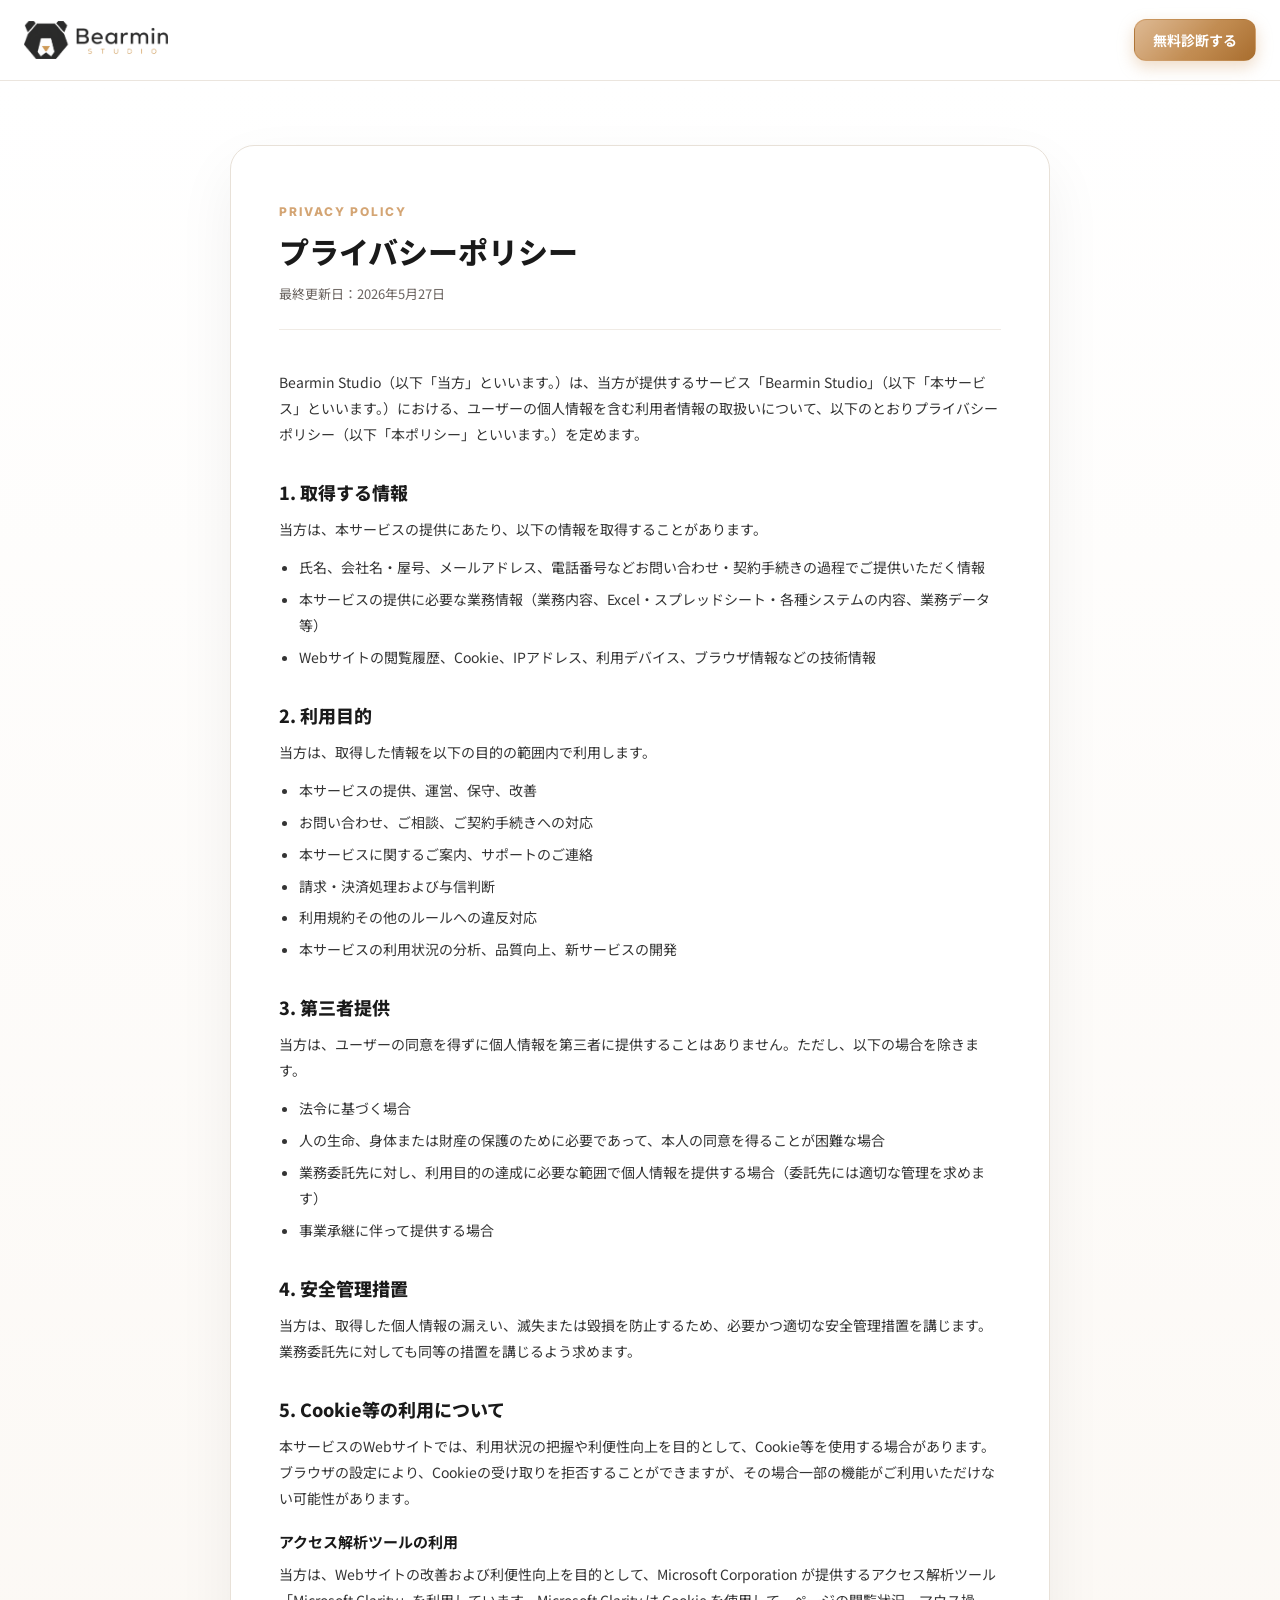
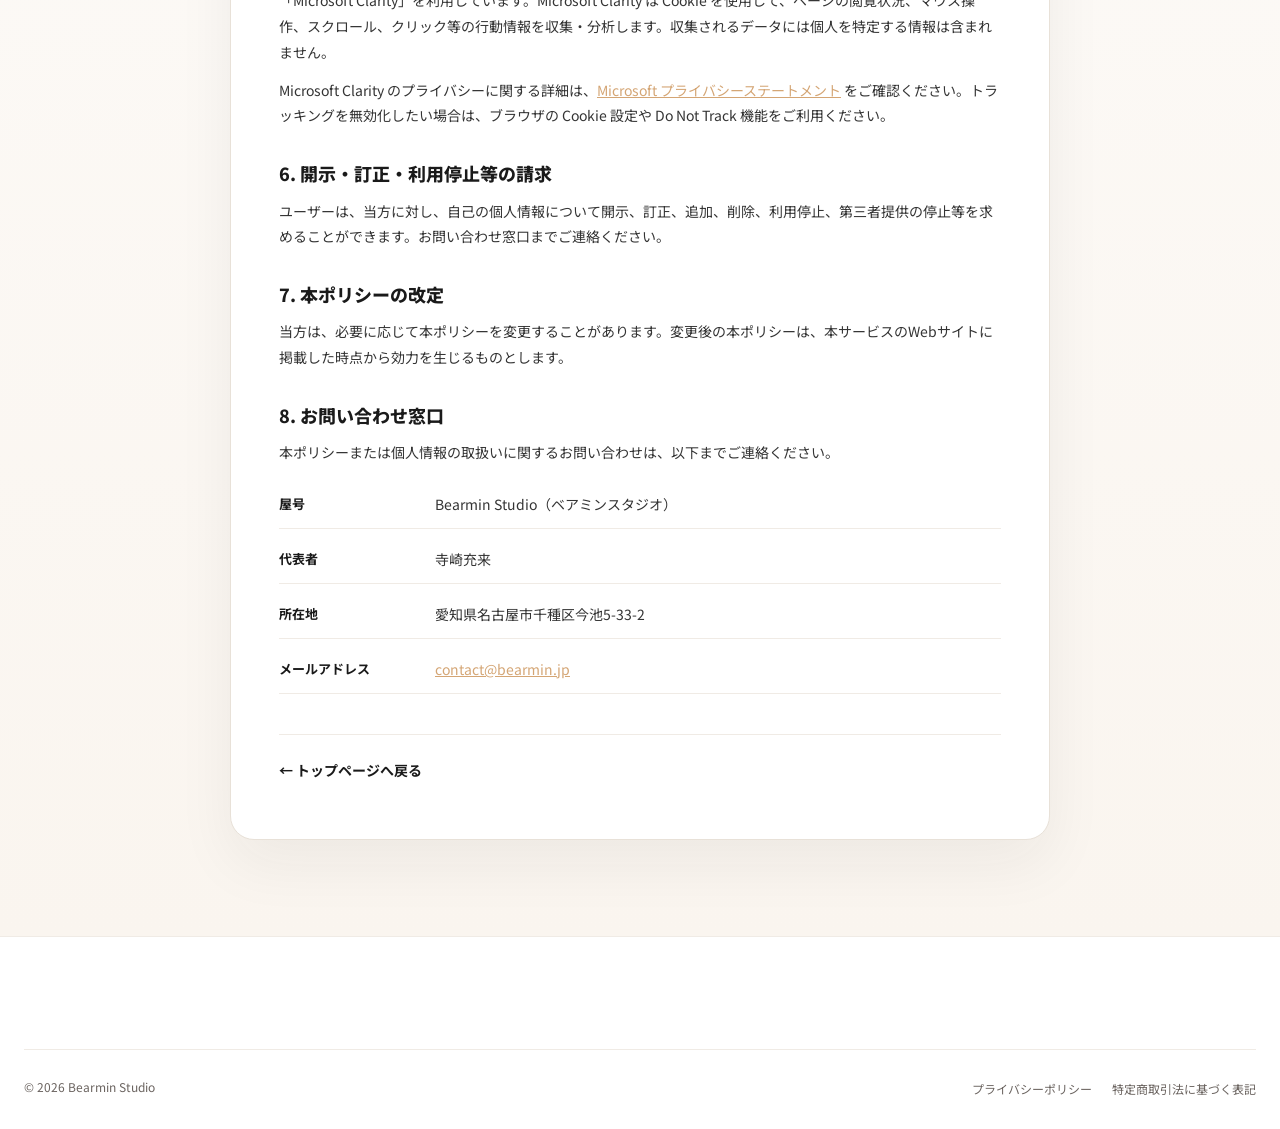
==== privacy.html @ d826564b "Initial commit: Bearmin Studio LP - 1ページLP（index.html）+ プライバシーポリシー + 特定商取引法表記 - 月額制サービス（Excel自動化／業務シ" ====
<!doctype html>
<html lang="ja">
  <head>
    <meta charset="utf-8">
    <meta name="viewport" content="width=device-width, initial-scale=1">
    <meta name="robots" content="noindex">
    <title>プライバシーポリシー | Bearmin Studio</title>
    <link rel="canonical" href="https://bearmin.jp/privacy.html">
    <meta property="og:type" content="article">
    <meta property="og:site_name" content="Bearmin Studio">
    <meta property="og:title" content="プライバシーポリシー | Bearmin Studio">
    <meta property="og:description" content="Bearmin Studioのプライバシーポリシーをご確認いただけます。">
    <meta property="og:url" content="https://bearmin.jp/privacy.html">
    <meta property="og:image" content="https://bearmin.jp/assets/images/og-default.png">
    <meta property="og:image:width" content="1200">
    <meta property="og:image:height" content="630">
    <meta property="og:locale" content="ja_JP">
    <meta name="twitter:card" content="summary_large_image">
    <meta name="twitter:image" content="https://bearmin.jp/assets/images/og-default.png">
    <link rel="preconnect" href="https://fonts.googleapis.com">
    <link rel="preconnect" href="https://fonts.gstatic.com" crossorigin>
    <link
      href="https://fonts.googleapis.com/css2?family=Inter:wght@500;600;700;800&family=Noto+Sans+JP:wght@400;500;600;700;800&display=swap"
      rel="stylesheet"
    >
    <link rel="icon" href="assets/images/logo-mark.png" type="image/png">
    <link rel="stylesheet" href="styles.css">
    <script type="text/javascript">
      (function(c,l,a,r,i,t,y){
          c[a]=c[a]||function(){(c[a].q=c[a].q||[]).push(arguments)};
          t=l.createElement(r);t.async=1;t.src="https://www.clarity.ms/tag/"+i;
          y=l.getElementsByTagName(r)[0];y.parentNode.insertBefore(t,y);
      })(window, document, "clarity", "script", "wxgjmoyq2a");
    </script>
  </head>
  <body>
    <header class="site-header">
      <div class="container header-inner">
        <a class="brand" href="index.html" aria-label="Bearmin Studio トップへ">
          <img class="brand-logo" src="assets/images/logo.png" alt="Bearmin Studio" width="1322" height="347">
        </a>
        <div class="header-actions">
          <a class="button button-primary header-primary" href="index.html#final_cta">無料診断する</a>
        </div>
      </div>
    </header>

    <main class="legal-main">
      <article class="container legal-article">
        <header class="legal-heading">
          <p class="legal-kicker">PRIVACY POLICY</p>
          <h1>プライバシーポリシー</h1>
          <p class="legal-meta">最終更新日：2026年5月27日</p>
        </header>

        <section class="legal-section">
          <p>Bearmin Studio（以下「当方」といいます。）は、当方が提供するサービス「Bearmin Studio」（以下「本サービス」といいます。）における、ユーザーの個人情報を含む利用者情報の取扱いについて、以下のとおりプライバシーポリシー（以下「本ポリシー」といいます。）を定めます。</p>
        </section>

        <section class="legal-section">
          <h2>1. 取得する情報</h2>
          <p>当方は、本サービスの提供にあたり、以下の情報を取得することがあります。</p>
          <ul>
            <li>氏名、会社名・屋号、メールアドレス、電話番号などお問い合わせ・契約手続きの過程でご提供いただく情報</li>
            <li>本サービスの提供に必要な業務情報（業務内容、Excel・スプレッドシート・各種システムの内容、業務データ等）</li>
            <li>Webサイトの閲覧履歴、Cookie、IPアドレス、利用デバイス、ブラウザ情報などの技術情報</li>
          </ul>
        </section>

        <section class="legal-section">
          <h2>2. 利用目的</h2>
          <p>当方は、取得した情報を以下の目的の範囲内で利用します。</p>
          <ul>
            <li>本サービスの提供、運営、保守、改善</li>
            <li>お問い合わせ、ご相談、ご契約手続きへの対応</li>
            <li>本サービスに関するご案内、サポートのご連絡</li>
            <li>請求・決済処理および与信判断</li>
            <li>利用規約その他のルールへの違反対応</li>
            <li>本サービスの利用状況の分析、品質向上、新サービスの開発</li>
          </ul>
        </section>

        <section class="legal-section">
          <h2>3. 第三者提供</h2>
          <p>当方は、ユーザーの同意を得ずに個人情報を第三者に提供することはありません。ただし、以下の場合を除きます。</p>
          <ul>
            <li>法令に基づく場合</li>
            <li>人の生命、身体または財産の保護のために必要であって、本人の同意を得ることが困難な場合</li>
            <li>業務委託先に対し、利用目的の達成に必要な範囲で個人情報を提供する場合（委託先には適切な管理を求めます）</li>
            <li>事業承継に伴って提供する場合</li>
          </ul>
        </section>

        <section class="legal-section">
          <h2>4. 安全管理措置</h2>
          <p>当方は、取得した個人情報の漏えい、滅失または毀損を防止するため、必要かつ適切な安全管理措置を講じます。業務委託先に対しても同等の措置を講じるよう求めます。</p>
        </section>

        <section class="legal-section">
          <h2>5. Cookie等の利用について</h2>
          <p>本サービスのWebサイトでは、利用状況の把握や利便性向上を目的として、Cookie等を使用する場合があります。ブラウザの設定により、Cookieの受け取りを拒否することができますが、その場合一部の機能がご利用いただけない可能性があります。</p>
          <h3>アクセス解析ツールの利用</h3>
          <p>当方は、Webサイトの改善および利便性向上を目的として、Microsoft Corporation が提供するアクセス解析ツール「Microsoft Clarity」を利用しています。Microsoft Clarity は Cookie を使用して、ページの閲覧状況、マウス操作、スクロール、クリック等の行動情報を収集・分析します。収集されるデータには個人を特定する情報は含まれません。</p>
          <p>Microsoft Clarity のプライバシーに関する詳細は、<a href="https://privacy.microsoft.com/privacystatement" target="_blank" rel="noopener">Microsoft プライバシーステートメント</a> をご確認ください。トラッキングを無効化したい場合は、ブラウザの Cookie 設定や Do Not Track 機能をご利用ください。</p>
        </section>

        <section class="legal-section">
          <h2>6. 開示・訂正・利用停止等の請求</h2>
          <p>ユーザーは、当方に対し、自己の個人情報について開示、訂正、追加、削除、利用停止、第三者提供の停止等を求めることができます。お問い合わせ窓口までご連絡ください。</p>
        </section>

        <section class="legal-section">
          <h2>7. 本ポリシーの改定</h2>
          <p>当方は、必要に応じて本ポリシーを変更することがあります。変更後の本ポリシーは、本サービスのWebサイトに掲載した時点から効力を生じるものとします。</p>
        </section>

        <section class="legal-section">
          <h2>8. お問い合わせ窓口</h2>
          <p>本ポリシーまたは個人情報の取扱いに関するお問い合わせは、以下までご連絡ください。</p>
          <dl class="legal-meta-list">
            <div><dt>屋号</dt><dd>Bearmin Studio（ベアミンスタジオ）</dd></div>
            <div><dt>代表者</dt><dd>寺崎充来</dd></div>
            <div><dt>所在地</dt><dd>愛知県名古屋市千種区今池5-33-2</dd></div>
            <div><dt>メールアドレス</dt><dd><a href="mailto:contact@bearmin.jp">contact@bearmin.jp</a></dd></div>
          </dl>
        </section>

        <p class="legal-back">
          <a href="index.html">← トップページへ戻る</a>
        </p>
      </article>
    </main>

    <footer class="site-footer">
      <div class="footer-bottom container">
        <p class="copyright">© 2026 Bearmin Studio</p>
        <ul class="footer-legal">
          <li><a href="privacy.html">プライバシーポリシー</a></li>
          <li><a href="#">特定商取引法に基づく表記</a></li>
        </ul>
      </div>
    </footer>
  </body>
</html>
---- styles.css ----
:root {
  --color-primary: #1a1a1a;
  --color-primary-dark: #000000;
  --color-primary-light: #f3eee8;
  --color-accent-green: #d4a574;
  --color-accent-purple: #d4a574;
  --color-accent-gold: #d4a574;
  --color-accent-gold-dark: #d4a574;
  --color-text-heading: #1a1a1a;
  --color-text-body: #343434;
  --color-text-muted: #6b6460;
  --color-border: #e8e1d8;
  --color-border-soft: #f0ebe5;
  --color-border-brand: #d4a574;
  --color-bg-soft: #f7f9fb;
  --color-bg-strong: #f3eee8;
  --radius-sm: 8px;
  --radius-md: 12px;
  --radius-card: 16px;
  --radius-xl: 24px;
  --shadow-card: 0 8px 24px rgba(0, 0, 0, 0.06);
  --shadow-floating: 0 20px 60px rgba(0, 0, 0, 0.12);
  --shadow-button: 0 8px 20px rgba(0, 0, 0, 0.2);
  --font-primary: "Noto Sans JP", "Inter", system-ui, -apple-system, BlinkMacSystemFont, sans-serif;
  --font-numeric: "Inter", "Noto Sans JP", system-ui, sans-serif;
}

* {
  box-sizing: border-box;
}

html {
  scroll-behavior: smooth;
  scroll-padding-top: 96px;
}

body {
  margin: 0;
  color: var(--color-text-body);
  background: #fff;
  font-family: var(--font-primary);
  font-size: 16px;
  font-weight: 400;
  line-height: 1.7;
  text-rendering: optimizeLegibility;
}

body.menu-open {
  overflow: hidden;
}

img {
  display: block;
  max-width: 100%;
  height: auto;
}

a {
  color: inherit;
  text-decoration: none;
}

button,
input,
textarea,
select {
  font: inherit;
}

button {
  cursor: pointer;
}

:focus-visible {
  outline: 3px solid rgba(212, 165, 116, 0.55);
  outline-offset: 4px;
}

.svg-sprite {
  position: absolute;
  width: 0;
  height: 0;
  overflow: hidden;
}

svg {
  width: 1.1em;
  height: 1.1em;
  fill: none;
  stroke: currentColor;
  stroke-linecap: round;
  stroke-linejoin: round;
  stroke-width: 2;
}

.container {
  width: min(100% - 48px, 1280px);
  margin: 0 auto;
}

body:not(.campaign-active) .campaign-only {
  display: none !important;
}

body.campaign-active .campaign-hidden {
  display: none !important;
}

.section {
  padding: 80px 0;
}

.section-bg {
  position: relative;
  overflow: hidden;
  background:
    linear-gradient(180deg, #fff 0%, #f7f9fb 100%);
}

.section-bg::before {
  position: absolute;
  inset: 0;
  content: "";
  background-image: url("assets/images/background_elements.png");
  background-position: center top;
  background-size: cover;
  opacity: 0.35;
  pointer-events: none;
}

.section-heading {
  max-width: 760px;
  margin: 0 auto 40px;
  text-align: center;
}

.section-kicker {
  margin: 0 0 12px;
  color: var(--color-accent-gold-dark);
  font-size: 13px;
  font-weight: 700;
  letter-spacing: 0;
  text-transform: uppercase;
}

.eyebrow {
  display: inline-block;
  margin: 0 0 16px;
  padding-bottom: 6px;
  border-bottom: 2px solid var(--color-accent-gold);
  color: var(--color-text-heading);
  font-size: 13px;
  font-weight: 700;
  letter-spacing: 0;
}

h1,
h2,
h3,
p {
  margin-top: 0;
}

h1,
h2,
h3 {
  color: var(--color-text-heading);
  letter-spacing: 0;
}

h1 {
  margin-bottom: 24px;
  font-size: 48px;
  font-weight: 800;
  line-height: 1.25;
}

h1 span {
  color: var(--color-accent-gold-dark);
}

h2 {
  margin-bottom: 0;
  font-size: 32px;
  font-weight: 800;
  line-height: 1.35;
}

h3 {
  font-size: 20px;
  font-weight: 700;
  line-height: 1.45;
}

.button {
  display: inline-flex;
  min-height: 48px;
  align-items: center;
  justify-content: center;
  gap: 8px;
  padding: 0 24px;
  border: 1px solid transparent;
  border-radius: 12px;
  font-size: 14px;
  font-weight: 700;
  line-height: 1.2;
  transition: transform 180ms ease, box-shadow 180ms ease, background 180ms ease, border-color 180ms ease;
  white-space: nowrap;
}

.button:hover {
  transform: translateY(-1px);
}

.button-primary {
  position: relative;
  color: #fff;
  background:
    linear-gradient(135deg, #d4a574 0%, #c08a4f 60%, #a86d2e 100%);
  box-shadow:
    0 14px 32px rgba(212, 165, 116, 0.45),
    0 4px 12px rgba(168, 109, 46, 0.32),
    inset 0 1px 0 rgba(255, 255, 255, 0.28);
}

.button-primary::before {
  position: absolute;
  inset: 0;
  content: "";
  border-radius: inherit;
  background: linear-gradient(135deg, rgba(255, 255, 255, 0.22) 0%, rgba(255, 255, 255, 0) 55%);
  pointer-events: none;
}

.button-primary > * {
  position: relative;
  z-index: 1;
}

.button-primary:hover {
  transform: translateY(-2px);
  background: linear-gradient(135deg, #e0b285 0%, #c79354 60%, #a86d2e 100%);
  box-shadow:
    0 20px 44px rgba(212, 165, 116, 0.55),
    0 6px 18px rgba(168, 109, 46, 0.4),
    inset 0 1px 0 rgba(255, 255, 255, 0.32);
}

.button-primary:active {
  transform: translateY(0);
  box-shadow:
    0 8px 20px rgba(212, 165, 116, 0.4),
    inset 0 1px 0 rgba(255, 255, 255, 0.22);
}

.header-primary {
  box-shadow: 0 6px 16px rgba(212, 165, 116, 0.4);
}

.header-primary:hover {
  box-shadow: 0 10px 22px rgba(212, 165, 116, 0.5);
}

.hero-actions .button-primary,
.cta-actions .button-primary {
  min-height: 60px;
  padding: 0 36px;
  font-size: 16px;
  border-radius: 14px;
  animation: ctaPulse 2.6s ease-in-out infinite;
}

@keyframes ctaPulse {
  0%, 100% {
    box-shadow:
      0 14px 32px rgba(212, 165, 116, 0.45),
      0 4px 12px rgba(168, 109, 46, 0.32),
      inset 0 1px 0 rgba(255, 255, 255, 0.28);
  }
  50% {
    box-shadow:
      0 18px 42px rgba(212, 165, 116, 0.62),
      0 6px 16px rgba(168, 109, 46, 0.42),
      0 0 0 6px rgba(212, 165, 116, 0.12),
      inset 0 1px 0 rgba(255, 255, 255, 0.32);
  }
}

.hero-actions .button-primary:hover,
.cta-actions .button-primary:hover {
  animation: none;
}

.button-secondary {
  color: var(--color-primary-dark);
  background: #fff;
  border-color: var(--color-border-brand);
}

.button-secondary:hover {
  background: var(--color-bg-soft);
  border-color: #d4a574;
}

.button-white {
  color: var(--color-primary-dark);
  background: #fff;
  box-shadow: 0 10px 24px rgba(15, 23, 42, 0.16);
}

.button-ghost {
  color: #fff;
  border-color: rgba(255, 255, 255, 0.5);
  background: rgba(255, 255, 255, 0.08);
}

.button-ghost:hover {
  background: rgba(255, 255, 255, 0.14);
}

.site-header {
  position: sticky;
  top: 0;
  z-index: 50;
  border-bottom: 1px solid rgba(232, 225, 216, 0.84);
  background: rgba(255, 255, 255, 0.86);
  backdrop-filter: blur(16px);
}

.header-inner {
  display: flex;
  min-height: 80px;
  align-items: center;
  justify-content: space-between;
  gap: 24px;
}

.brand {
  display: inline-flex;
  align-items: center;
  gap: 10px;
  color: var(--color-text-heading);
  font-size: 20px;
  font-weight: 800;
  line-height: 1;
}

.brand-logo {
  width: 144px;
  height: auto;
  max-height: 44px;
  object-fit: contain;
}

.brand-mark {
  position: relative;
  display: inline-flex;
  width: 32px;
  height: 32px;
  align-items: center;
  justify-content: center;
  border: 2px solid var(--color-primary);
  border-radius: 50%;
  background: #fff;
}

.brand-ear {
  position: absolute;
  top: -3px;
  width: 9px;
  height: 9px;
  border: 2px solid var(--color-primary);
  border-radius: 50%;
  background: #fff;
}

.brand-ear-left {
  left: 3px;
}

.brand-ear-right {
  right: 3px;
}

.brand-face {
  width: 4px;
  height: 4px;
  border-radius: 50%;
  background: var(--color-primary);
  box-shadow: -7px -1px 0 var(--color-primary), 7px -1px 0 var(--color-primary);
}

.site-nav {
  display: flex;
  align-items: center;
  gap: 32px;
  color: var(--color-text-body);
  font-size: 14px;
  font-weight: 600;
}

.site-nav a {
  transition: color 180ms ease;
}

.site-nav a:hover {
  color: var(--color-accent-gold-dark);
}

.header-actions {
  display: flex;
  align-items: center;
  gap: 12px;
}

.header-actions .button {
  min-height: 42px;
  padding: 0 18px;
}

.hero {
  padding: 88px 0 80px;
}

.hero-grid {
  position: relative;
  display: grid;
  grid-template-columns: 1fr 1.1fr;
  gap: 48px;
  align-items: center;
}

.hero-title {
  margin-bottom: 24px;
  font-size: 0;
  line-height: 0;
}

.hero-title-image {
  width: 100%;
  max-width: 560px;
  height: auto;
  filter:
    drop-shadow(0 1px 1px rgba(26, 26, 26, 0.15))
    drop-shadow(0 4px 10px rgba(26, 26, 26, 0.06));
}

.hero-description {
  max-width: 600px;
  margin-bottom: 24px;
  color: var(--color-text-body);
}

.hero-campaign {
  display: inline-flex;
  align-items: center;
  gap: 12px;
  margin-bottom: 20px;
  padding: 10px 18px 10px 12px;
  border: 1px solid rgba(212, 165, 116, 0.5);
  border-radius: 999px;
  background: linear-gradient(135deg, #fff8ef 0%, #faf0e1 100%);
  color: var(--color-text-heading);
  font-size: 13px;
  font-weight: 700;
  box-shadow: 0 6px 16px rgba(212, 165, 116, 0.18);
  transition: transform 180ms ease, box-shadow 180ms ease;
}

.hero-campaign:hover {
  transform: translateY(-1px);
  box-shadow: 0 10px 22px rgba(212, 165, 116, 0.26);
}

.hero-campaign-label {
  padding: 4px 10px;
  border-radius: 999px;
  background: var(--color-primary);
  color: #fff;
  font-size: 11px;
  font-weight: 800;
  letter-spacing: 0.08em;
}

.hero-actions {
  display: flex;
  flex-wrap: wrap;
  gap: 14px;
  margin-bottom: 28px;
}

.trust-list {
  display: flex;
  flex-wrap: wrap;
  gap: 14px 20px;
  padding: 0;
  margin: 0;
  list-style: none;
  color: var(--color-text-body);
  font-size: 14px;
  font-weight: 600;
}

.trust-list li {
  display: inline-flex;
  align-items: center;
  gap: 8px;
}

.trust-list svg,
.check-list li::before {
  color: var(--color-accent-gold);
}

.hero-visual {
  position: relative;
  min-height: 560px;
}

.hero-image {
  width: min(100%, 670px);
  margin-left: auto;
  border-radius: 24px;
  filter: drop-shadow(0 22px 60px rgba(0, 0, 0, 0.12));
}

.metric-card {
  position: absolute;
  width: 190px;
  padding: 18px;
  border: 1px solid rgba(212, 165, 116, 0.34);
  border-radius: 24px;
  background: rgba(255, 255, 255, 0.9);
  box-shadow: var(--shadow-floating);
  color: var(--color-text-heading);
  backdrop-filter: blur(12px);
  animation: float 4200ms ease-in-out infinite;
}

.metric-label,
.metric-sub {
  display: block;
  color: var(--color-text-muted);
  font-size: 11px;
  font-weight: 700;
  line-height: 1.5;
}

.metric-value {
  display: block;
  margin: 4px 0 6px;
  font-family: var(--font-numeric);
  font-size: 34px;
  font-weight: 800;
  line-height: 1.05;
}

.metric-value span {
  margin-left: 4px;
  font-family: var(--font-primary);
  font-size: 13px;
}

.metric-sparkline {
  display: block;
  width: 100%;
  height: 48px;
  margin-top: 10px;
  color: var(--color-accent-gold);
}

.metric-sparkline path {
  fill: none;
  stroke: currentColor;
  stroke-width: 4;
}

.metric-bars {
  display: flex;
  height: 64px;
  align-items: flex-end;
  gap: 8px;
  margin-top: 14px;
}

.metric-bars span {
  flex: 1;
  min-width: 0;
  border-radius: 999px 999px 4px 4px;
  background: linear-gradient(180deg, #d4a574 0%, #f0d7ba 100%);
}

.metric-time {
  top: 90px;
  left: 0;
}

.metric-rate {
  right: 12px;
  bottom: 44px;
  animation-delay: 900ms;
}

.problem-grid {
  display: grid;
  grid-template-columns: repeat(5, minmax(0, 1fr));
  gap: 16px;
}

.problem-card,
.feature-item,
.benefit-card,
.price-card,
.included-card,
.faq-item,
.stat-card,
.testimonial-card {
  border: 1px solid var(--color-border);
  border-radius: var(--radius-card);
  background: #fff;
  box-shadow: var(--shadow-card);
  transition: transform 200ms ease, box-shadow 200ms ease;
}

.problem-card:hover,
.service-card:hover,
.feature-item:hover,
.benefit-card:hover,
.price-card:hover,
.testimonial-card:hover,
.faq-item:hover {
  transform: translateY(-4px);
  box-shadow: 0 16px 40px rgba(0, 0, 0, 0.1);
}

.problem-card {
  min-height: 100%;
  padding: 18px;
  text-align: center;
}

.problem-card img {
  width: 132px;
  aspect-ratio: 1;
  margin: 0 auto 14px;
  object-fit: contain;
}

.problem-card h3 {
  min-height: 58px;
  margin-bottom: 8px;
  font-size: 15px;
}

.problem-card p {
  margin-bottom: 0;
  color: var(--color-text-muted);
  font-size: 13px;
  line-height: 1.6;
}

.services {
  background: linear-gradient(180deg, #fff 0%, #f7f9fb 100%);
}

.service-grid {
  display: grid;
  grid-template-columns: repeat(3, minmax(0, 1fr));
  gap: 24px;
}

.service-card {
  position: relative;
  overflow: hidden;
  border: 1px solid var(--color-border);
  border-radius: var(--radius-card);
  background: #fff;
  box-shadow: var(--shadow-card);
  transition: transform 200ms ease, box-shadow 200ms ease;
}

.service-tag {
  position: absolute;
  top: 16px;
  left: 16px;
  z-index: 1;
  padding: 6px 12px;
  border-radius: 999px;
  background: rgba(26, 26, 26, 0.92);
  color: #fff;
  font-family: var(--font-numeric);
  font-size: 11px;
  font-weight: 800;
  letter-spacing: 0.08em;
}

.section-heading h2 span {
  color: var(--color-accent-gold-dark);
}

.section-lead {
  max-width: 720px;
  margin: 12px auto 0;
  color: var(--color-text-body);
  font-size: 15px;
  line-height: 1.85;
}

.services-footnote {
  margin: 24px 0 0;
  color: var(--color-text-muted);
  font-size: 12px;
  line-height: 1.7;
  text-align: center;
}

.service-card img {
  width: 100%;
  aspect-ratio: 1.45;
  padding: 16px;
  object-fit: contain;
  background: var(--color-bg-soft);
}

.service-content {
  padding: 24px;
}

.service-content h3 {
  margin-bottom: 16px;
}

.service-green h3 {
  color: var(--color-text-heading);
}

.service-blue h3 {
  color: var(--color-text-heading);
}

.service-purple h3 {
  color: var(--color-text-heading);
}

.check-list {
  display: grid;
  gap: 10px;
  padding: 0;
  margin: 0;
  list-style: none;
  color: var(--color-text-body);
  font-size: 14px;
  line-height: 1.55;
}

.check-list li {
  position: relative;
  padding-left: 22px;
}

.check-list li::before {
  position: absolute;
  top: 0.1em;
  left: 0;
  content: "✓";
  color: var(--color-accent-gold);
  font-weight: 800;
}

.feature-grid {
  display: grid;
  grid-template-columns: repeat(6, minmax(0, 1fr));
  gap: 16px;
}

.feature-item {
  min-height: 172px;
  padding: 20px 16px;
  text-align: center;
}

.icon-badge {
  display: inline-flex;
  width: 40px;
  height: 40px;
  align-items: center;
  justify-content: center;
  margin-bottom: 14px;
  border-radius: 12px;
  color: var(--color-accent-gold-dark);
  background: var(--color-primary-light);
}

.feature-item h3 {
  min-height: 48px;
  margin-bottom: 6px;
  font-size: 16px;
}

.feature-item p {
  margin-bottom: 0;
  color: var(--color-text-muted);
  font-size: 13px;
  line-height: 1.6;
}

.before-after {
  background: #fff;
}

.effect-layout {
  display: grid;
  grid-template-columns: minmax(0, 1fr) 300px;
  gap: 24px;
  align-items: stretch;
}

.comparison-card {
  display: grid;
  grid-template-columns: 1fr auto 1fr;
  gap: 24px;
  align-items: center;
  padding: 28px;
  border: 1px solid var(--color-border-soft);
  border-radius: 24px;
  background: linear-gradient(135deg, #fff 0%, #f7f9fb 100%);
  box-shadow: var(--shadow-card);
}

.comparison-label {
  display: inline-flex;
  margin-bottom: 18px;
  padding: 6px 12px;
  border-radius: 999px;
  font-size: 13px;
  font-weight: 800;
}

.before-label {
  color: #6b6460;
  background: #f7f9fb;
}

.after-label {
  color: var(--color-accent-gold-dark);
  background: #f7f1ea;
}

.comparison-metrics {
  display: grid;
  grid-template-columns: 1fr;
  gap: 12px;
}

.comparison-metrics div {
  padding: 18px;
  border: 1px solid var(--color-border-soft);
  border-radius: 16px;
  background: #fff;
}

.comparison-metrics span {
  display: block;
  margin-bottom: 8px;
  color: var(--color-text-muted);
  font-size: 13px;
  font-weight: 600;
}

.comparison-metrics strong {
  color: var(--color-text-heading);
  font-size: 20px;
  line-height: 1.35;
}

.after-column .comparison-metrics div {
  border-color: rgba(212, 165, 116, 0.38);
  background: linear-gradient(180deg, #fff 0%, #faf5ef 100%);
}

.comparison-arrow {
  color: var(--color-accent-gold);
  font-family: var(--font-numeric);
  font-size: 40px;
  font-weight: 800;
}

.highlight-card {
  display: flex;
  min-height: 100%;
  flex-direction: column;
  justify-content: center;
  padding: 28px;
  border: 1px solid var(--color-border-brand);
  border-radius: 24px;
  background: linear-gradient(180deg, #fff 0%, #f7f1ea 100%);
  box-shadow: var(--shadow-floating);
}

.highlight-card span {
  margin-bottom: 10px;
  color: var(--color-primary-dark);
  font-size: 13px;
  font-weight: 800;
}

.highlight-card strong {
  color: var(--color-accent-gold-dark);
  font-family: var(--font-numeric);
  font-size: 36px;
  font-weight: 800;
  line-height: 1.2;
}

.highlight-card p {
  margin: 10px 0 0;
  color: var(--color-text-body);
  font-weight: 700;
}

.section-note {
  margin: 16px 0 0;
  color: var(--color-text-muted);
  font-size: 12px;
  line-height: 1.7;
}

.section-note-list {
  margin: 16px 0 0;
  padding-left: 1.2em;
  color: var(--color-text-muted);
  font-size: 12px;
  line-height: 1.8;
}

.section-note-list li {
  margin-bottom: 4px;
}

.benefits {
  background: var(--color-bg-soft);
}

.benefit-grid {
  display: grid;
  grid-template-columns: repeat(3, minmax(0, 1fr));
  gap: 16px;
}

.benefit-card {
  padding: 24px;
}

.benefit-card h3 {
  margin-bottom: 16px;
}

.benefit-card p {
  margin-bottom: 10px;
  color: var(--color-text-body);
  font-size: 14px;
}

.benefit-card p:last-child {
  margin-bottom: 0;
}

.benefit-card p span {
  display: block;
  margin-bottom: 2px;
  color: var(--color-accent-gold-dark);
  font-family: var(--font-numeric);
  font-size: 12px;
  font-weight: 800;
}

.pricing-grid {
  display: grid;
  grid-template-columns: repeat(4, minmax(0, 1fr));
  gap: 24px;
  align-items: stretch;
}

.price-card,
.included-card {
  position: relative;
  display: flex;
  min-height: 420px;
  flex-direction: column;
  padding: 28px;
}

.price-card h3,
.included-card h3 {
  margin-bottom: 8px;
}

.plan-description {
  min-height: 48px;
  margin-bottom: 18px;
  color: var(--color-text-muted);
  font-size: 14px;
}

.price {
  margin-bottom: 22px;
  color: var(--color-text-heading);
  font-size: 14px;
  font-weight: 700;
}

.price span {
  margin-right: 4px;
  font-family: var(--font-numeric);
  font-size: 42px;
  font-weight: 800;
  line-height: 1;
}

.price-card .check-list {
  margin-bottom: 28px;
}

.price-card .button {
  width: 100%;
  margin-top: auto;
}

.featured-plan {
  border-color: var(--color-accent-gold);
  box-shadow: 0 18px 48px rgba(0, 0, 0, 0.14);
}

.plan-badge {
  position: absolute;
  top: -15px;
  left: 50%;
  margin: 0;
  padding: 5px 18px;
  transform: translateX(-50%);
  border-radius: 999px;
  color: #000000;
  background: var(--color-accent-gold-dark);
  font-size: 12px;
  font-weight: 800;
}

.included-card {
  border-color: var(--color-border-brand);
  background: linear-gradient(180deg, #fff 0%, #f7f9fb 100%);
}

.included-card .check-list {
  margin-top: 18px;
}

.results {
  background: linear-gradient(180deg, #fff 0%, #f7f9fb 100%);
}

.results-panel {
  display: grid;
  gap: 24px;
}

.stats-grid {
  display: flex;
  flex-wrap: wrap;
  justify-content: center;
  gap: 16px;
}

.stats-grid .stat-card {
  flex: 1 1 220px;
  min-width: 0;
}

.stat-card {
  padding: 24px;
}

.stat-card p {
  margin-bottom: 6px;
  color: var(--color-text-muted);
  font-size: 14px;
  font-weight: 700;
}

.stat-card strong {
  display: block;
  color: var(--color-text-heading);
  font-family: var(--font-numeric);
  font-size: 40px;
  font-weight: 800;
  line-height: 1.1;
}

.stat-card strong span {
  margin-left: 4px;
  color: var(--color-accent-gold-dark);
  font-family: var(--font-primary);
  font-size: 15px;
}

.testimonial-grid {
  display: grid;
  grid-template-columns: repeat(3, minmax(0, 1fr));
  gap: 24px;
}

.testimonial-card {
  padding: 24px;
}

.testimonial-card img {
  width: 72px;
  height: 72px;
  margin-bottom: 18px;
  border: 3px solid var(--color-primary-light);
  border-radius: 50%;
  object-fit: cover;
}

.testimonial-card blockquote {
  margin: 0 0 16px;
  color: var(--color-text-heading);
  font-size: 15px;
  font-weight: 600;
  line-height: 1.7;
}

.testimonial-card p {
  margin-bottom: 0;
  color: var(--color-text-muted);
  font-size: 13px;
  font-weight: 700;
}

.faq-layout {
  display: grid;
  grid-template-columns: 0.8fr 1.2fr;
  gap: 48px;
  align-items: start;
}

.faq-layout .section-heading {
  margin: 0;
  text-align: left;
}

.faq-list {
  display: grid;
  gap: 14px;
}

.faq-item {
  padding: 0 22px;
}

.faq-item summary {
  display: flex;
  min-height: 68px;
  align-items: center;
  justify-content: space-between;
  gap: 16px;
  color: var(--color-text-heading);
  font-weight: 800;
  list-style: none;
  cursor: pointer;
}

.faq-item summary::-webkit-details-marker {
  display: none;
}

.faq-item summary::after {
  flex: 0 0 auto;
  content: "+";
  color: var(--color-accent-gold-dark);
  font-family: var(--font-numeric);
  font-size: 24px;
  font-weight: 800;
}

.faq-item[open] summary::after {
  content: "-";
}

.faq-item p {
  padding-bottom: 22px;
  margin-bottom: 0;
  color: var(--color-text-muted);
  font-size: 14px;
}

.final-cta {
  padding-bottom: 80px;
}

.cta-panel {
  position: relative;
  overflow: hidden;
  padding: 72px 56px;
  border: 1px solid var(--color-border);
  border-radius: 32px;
  background:
    radial-gradient(circle at 0% 0%, rgba(212, 165, 116, 0.18) 0%, rgba(212, 165, 116, 0) 55%),
    radial-gradient(circle at 100% 100%, rgba(212, 165, 116, 0.12) 0%, rgba(212, 165, 116, 0) 50%),
    linear-gradient(180deg, #fff 0%, #faf5ef 100%);
  box-shadow: 0 30px 70px rgba(26, 26, 26, 0.08);
  text-align: center;
}

.cta-panel .cta-copy {
  max-width: 640px;
  margin: 0 auto;
}

.cta-copy {
  position: relative;
  z-index: 1;
}

.cta-kicker {
  margin: 0 0 14px;
  color: var(--color-accent-gold-dark);
  font-family: var(--font-numeric);
  font-size: 12px;
  font-weight: 800;
  letter-spacing: 0.16em;
}

.cta-badge {
  display: inline-flex;
  align-items: center;
  gap: 8px;
  margin: 0 0 18px;
  padding: 8px 18px;
  border-radius: 999px;
  background: linear-gradient(135deg, #1a1a1a 0%, #2a2119 100%);
  color: #fff;
  font-size: 12px;
  font-weight: 800;
  letter-spacing: 0.08em;
  box-shadow: 0 8px 18px rgba(26, 26, 26, 0.18);
}

.cta-badge::before {
  display: inline-block;
  width: 8px;
  height: 8px;
  border-radius: 50%;
  background: var(--color-accent-gold);
  content: "";
}

.cta-finetext {
  margin: 18px 0 0;
  color: var(--color-text-muted);
  font-size: 12px;
  line-height: 1.7;
}

.cta-copy h2 {
  margin-bottom: 18px;
  color: var(--color-text-heading);
  font-size: 34px;
  line-height: 1.3;
}

.cta-copy h2 span {
  position: relative;
  display: inline-block;
  padding: 0 4px;
  color: var(--color-text-heading);
}

.cta-copy h2 span::after {
  position: absolute;
  bottom: 4px;
  left: 0;
  right: 0;
  height: 10px;
  content: "";
  background: rgba(212, 165, 116, 0.35);
  z-index: -1;
  border-radius: 4px;
}

.cta-lead {
  margin: 0 0 20px;
  color: var(--color-text-body);
  font-size: 15px;
  line-height: 1.75;
}

.cta-points {
  display: inline-flex;
  flex-direction: column;
  gap: 10px;
  margin: 0 0 30px;
  padding: 0;
  list-style: none;
  text-align: left;
  color: var(--color-text-body);
  font-size: 14px;
  font-weight: 600;
}

.cta-points li {
  position: relative;
  padding-left: 28px;
}

.cta-points li::before {
  position: absolute;
  top: 50%;
  left: 0;
  display: inline-flex;
  width: 18px;
  height: 18px;
  align-items: center;
  justify-content: center;
  border-radius: 50%;
  background: var(--color-accent-gold);
  color: #fff;
  content: "✓";
  font-size: 11px;
  font-weight: 800;
  transform: translateY(-50%);
}

.cta-actions {
  display: flex;
  flex-wrap: wrap;
  justify-content: center;
  gap: 14px;
}

.cta-actions .button {
  min-height: 54px;
  padding: 0 28px;
  font-size: 15px;
}


.site-footer {
  padding: 64px 0 28px;
  border-top: 1px solid var(--color-border-soft);
  background: #fff;
}

.footer-grid {
  display: flex;
  justify-content: space-between;
  align-items: flex-start;
  gap: 48px;
}

.footer-brand {
  flex: 0 0 auto;
}

.footer-grid .footer-column {
  flex: 0 0 auto;
}

.footer-brand .brand {
  margin-bottom: 18px;
}

.footer-tagline {
  max-width: 320px;
  margin: 0;
  color: var(--color-text-muted);
  font-size: 13px;
  line-height: 1.8;
}

.footer-column {
  display: grid;
  gap: 10px;
}

.footer-column h2 {
  margin-bottom: 10px;
  color: var(--color-text-heading);
  font-size: 13px;
  font-weight: 800;
  letter-spacing: 0.04em;
}

.footer-column a {
  color: var(--color-text-muted);
  font-size: 13px;
  transition: color 180ms ease;
}

.footer-column a:hover {
  color: var(--color-accent-gold-dark);
}

.footer-meta {
  margin: 0 0 4px;
  color: var(--color-text-muted);
  font-size: 12px;
  line-height: 1.8;
}

.footer-bottom {
  display: flex;
  align-items: center;
  justify-content: space-between;
  flex-wrap: wrap;
  gap: 16px;
  margin: 48px auto 0;
  padding-top: 24px;
  border-top: 1px solid var(--color-border-soft);
}

.copyright {
  margin: 0;
  color: var(--color-text-muted);
  font-size: 12px;
}

.footer-legal {
  display: flex;
  flex-wrap: wrap;
  gap: 20px;
  margin: 0;
  padding: 0;
  list-style: none;
}

.footer-legal a {
  color: var(--color-text-muted);
  font-size: 12px;
  transition: color 180ms ease;
}

.footer-legal a:hover {
  color: var(--color-accent-gold-dark);
}

.reveal {
  opacity: 0;
  transform: translateY(18px);
  transition: opacity 500ms ease, transform 500ms ease;
}

.reveal.is-visible {
  opacity: 1;
  transform: translateY(0);
}

@keyframes float {
  0%,
  100% {
    transform: translateY(0);
  }

  50% {
    transform: translateY(-10px);
  }
}

.diagnosis-modal {
  width: min(640px, calc(100% - 32px));
  max-height: calc(100vh - 48px);
  padding: 0;
  border: none;
  border-radius: 24px;
  background: transparent;
  overflow: visible;
}

.diagnosis-modal::backdrop {
  background: rgba(15, 15, 15, 0.55);
  backdrop-filter: blur(6px);
}

.diagnosis-modal[open] {
  animation: modalPop 220ms ease;
}

@keyframes modalPop {
  from {
    opacity: 0;
    transform: translateY(12px) scale(0.98);
  }
  to {
    opacity: 1;
    transform: translateY(0) scale(1);
  }
}

.diagnosis-modal-card {
  position: relative;
  max-height: calc(100vh - 48px);
  overflow-y: auto;
  padding: 40px 36px 32px;
  border-radius: 24px;
  background:
    radial-gradient(circle at 0% 0%, rgba(212, 165, 116, 0.16) 0%, rgba(212, 165, 116, 0) 55%),
    linear-gradient(180deg, #fff 0%, #faf5ef 100%);
  box-shadow: 0 30px 80px rgba(15, 15, 15, 0.32);
}

.diagnosis-modal-close {
  position: absolute;
  top: 16px;
  right: 16px;
  display: inline-flex;
  width: 36px;
  height: 36px;
  align-items: center;
  justify-content: center;
  border: 1px solid var(--color-border);
  border-radius: 50%;
  background: #fff;
  color: var(--color-text-heading);
  transition: background 180ms ease, transform 180ms ease;
}

.diagnosis-modal-close:hover {
  background: var(--color-bg-soft);
  transform: scale(1.05);
}

.diagnosis-modal-close svg {
  width: 16px;
  height: 16px;
}

.diagnosis-modal-header {
  margin-bottom: 24px;
}

.diagnosis-modal-kicker {
  margin: 0 0 8px;
  color: var(--color-accent-gold-dark);
  font-family: var(--font-numeric);
  font-size: 12px;
  font-weight: 800;
  letter-spacing: 0.12em;
}

.diagnosis-modal-header h2 {
  margin: 0 0 12px;
  color: var(--color-text-heading);
  font-size: 22px;
  line-height: 1.4;
}

.diagnosis-modal-lead {
  margin: 0;
  color: var(--color-text-body);
  font-size: 13px;
  line-height: 1.75;
}

.diagnosis-form {
  display: flex;
  flex-direction: column;
  gap: 16px;
}

.diagnosis-form-row {
  display: grid;
  grid-template-columns: repeat(2, minmax(0, 1fr));
  gap: 16px;
}

.diagnosis-field {
  display: flex;
  flex-direction: column;
  gap: 6px;
}

.diagnosis-field-label {
  display: inline-flex;
  align-items: center;
  gap: 6px;
  color: var(--color-text-heading);
  font-size: 13px;
  font-weight: 700;
}

.diagnosis-field-label em {
  padding: 2px 6px;
  border-radius: 4px;
  background: var(--color-accent-gold);
  color: #fff;
  font-size: 10px;
  font-style: normal;
  font-weight: 800;
  letter-spacing: 0.04em;
}

.diagnosis-field input,
.diagnosis-field select,
.diagnosis-field textarea {
  padding: 12px 14px;
  border: 1px solid var(--color-border);
  border-radius: 10px;
  background: #fff;
  color: var(--color-text-heading);
  font-size: 14px;
  font-family: inherit;
  transition: border-color 180ms ease, box-shadow 180ms ease;
}

.diagnosis-field input::placeholder,
.diagnosis-field textarea::placeholder {
  color: #b6aea4;
}

.diagnosis-field input:focus,
.diagnosis-field select:focus,
.diagnosis-field textarea:focus {
  outline: none;
  border-color: var(--color-accent-gold);
  box-shadow: 0 0 0 3px rgba(212, 165, 116, 0.2);
}

.diagnosis-field textarea {
  resize: vertical;
  min-height: 100px;
}

.diagnosis-checkboxes {
  margin: 0;
  padding: 0;
  border: none;
}

.diagnosis-checkboxes legend {
  margin-bottom: 10px;
  padding: 0;
}

.diagnosis-checkbox {
  display: flex;
  align-items: center;
  gap: 10px;
  margin-top: 8px;
  padding: 10px 14px;
  border: 1px solid var(--color-border);
  border-radius: 10px;
  background: #fff;
  color: var(--color-text-body);
  font-size: 13px;
  cursor: pointer;
  transition: border-color 180ms ease, background 180ms ease;
}

.diagnosis-checkbox:hover {
  border-color: var(--color-accent-gold);
  background: #fffaf3;
}

.diagnosis-checkbox input {
  width: 16px;
  height: 16px;
  accent-color: var(--color-accent-gold);
  flex-shrink: 0;
}

.diagnosis-checkbox:has(input:checked) {
  border-color: var(--color-accent-gold);
  background: #fff7eb;
  color: var(--color-text-heading);
  font-weight: 600;
}

.diagnosis-field.is-invalid .diagnosis-checkbox {
  border-color: #d63b3b;
}

.diagnosis-field-error {
  margin: 8px 0 0;
  color: #d63b3b;
  font-size: 12px;
  font-weight: 600;
}

.diagnosis-consent {
  display: inline-flex;
  align-items: center;
  gap: 10px;
  margin-top: 4px;
  color: var(--color-text-body);
  font-size: 13px;
}

.diagnosis-consent input {
  width: 16px;
  height: 16px;
  accent-color: var(--color-accent-gold);
}

.diagnosis-form-actions {
  display: flex;
  justify-content: flex-end;
  gap: 12px;
  margin-top: 8px;
}

.diagnosis-form-note {
  margin: 8px 0 0;
  color: var(--color-text-muted);
  font-size: 12px;
  line-height: 1.7;
}

.diagnosis-form-note strong {
  color: var(--color-text-heading);
}

body.modal-open {
  overflow: hidden;
}

.mid-cta {
  padding: 32px 0;
}

.mid-cta-panel {
  position: relative;
  display: grid;
  grid-template-columns: minmax(0, 1.4fr) minmax(0, 1fr);
  gap: 40px;
  align-items: center;
  overflow: hidden;
  padding: 36px 48px;
  border: 1px solid var(--color-border);
  border-radius: 24px;
  background:
    radial-gradient(circle at 0% 100%, rgba(212, 165, 116, 0.16) 0%, rgba(212, 165, 116, 0) 60%),
    linear-gradient(180deg, #fff 0%, #faf5ef 100%);
  box-shadow: 0 18px 50px rgba(26, 26, 26, 0.06);
}

.mid-cta-text .mid-cta-kicker {
  display: inline-block;
  margin: 0 0 10px;
  padding: 6px 14px;
  border-radius: 999px;
  background: var(--color-primary);
  color: #fff;
  font-size: 11px;
  font-weight: 800;
  letter-spacing: 0.06em;
}

.mid-cta-text h2 {
  margin: 0 0 12px;
  color: var(--color-text-heading);
  font-size: 22px;
  line-height: 1.5;
}

.mid-cta-text p {
  margin: 0;
  color: var(--color-text-body);
  font-size: 14px;
  line-height: 1.75;
}

.mid-cta-action {
  display: flex;
  flex-direction: column;
  align-items: stretch;
  gap: 10px;
}

.mid-cta-action .button-primary {
  min-height: 58px;
  padding: 0 28px;
  font-size: 15px;
  border-radius: 14px;
}

.mid-cta-note {
  margin: 0;
  color: var(--color-text-muted);
  font-size: 12px;
  text-align: center;
}

@media (max-width: 767px) {
  .mid-cta {
    padding: 20px 0;
  }

  .mid-cta-panel {
    grid-template-columns: 1fr;
    gap: 20px;
    padding: 28px 22px;
    text-align: center;
  }

  .mid-cta-kicker {
    margin-bottom: 12px;
  }

  .mid-cta-text h2 {
    font-size: 19px;
  }

  .mid-cta-br {
    display: none;
  }
}

.legal-main {
  padding: 64px 0 96px;
  background: linear-gradient(180deg, #fff 0%, #faf5ef 100%);
}

.legal-article {
  max-width: 820px;
  padding: 56px 48px;
  border: 1px solid var(--color-border);
  border-radius: 24px;
  background: #fff;
  box-shadow: 0 24px 60px rgba(26, 26, 26, 0.06);
}

.legal-heading {
  margin-bottom: 40px;
  padding-bottom: 24px;
  border-bottom: 1px solid var(--color-border-soft);
}

.legal-kicker {
  margin: 0 0 10px;
  color: var(--color-accent-gold-dark);
  font-family: var(--font-numeric);
  font-size: 12px;
  font-weight: 800;
  letter-spacing: 0.16em;
  text-transform: uppercase;
}

.legal-heading h1 {
  margin: 0 0 12px;
  color: var(--color-text-heading);
  font-size: 30px;
  font-weight: 800;
  line-height: 1.3;
}

.legal-meta {
  margin: 0;
  color: var(--color-text-muted);
  font-size: 13px;
}

.legal-section {
  margin-bottom: 32px;
  color: var(--color-text-body);
  font-size: 14px;
  line-height: 1.85;
}

.legal-section h2 {
  margin: 0 0 12px;
  color: var(--color-text-heading);
  font-size: 18px;
  font-weight: 800;
  line-height: 1.4;
}

.legal-section h3 {
  margin: 20px 0 8px;
  color: var(--color-text-heading);
  font-size: 15px;
  font-weight: 700;
  line-height: 1.5;
}

.legal-section p {
  margin: 0 0 12px;
}

.legal-section ul {
  margin: 0 0 12px;
  padding-left: 1.4em;
}

.legal-section li {
  margin-bottom: 6px;
}

.legal-section a {
  color: var(--color-accent-gold-dark);
  text-decoration: underline;
}

.legal-meta-list {
  display: grid;
  gap: 8px;
  margin: 16px 0 0;
}

.legal-meta-list > div {
  display: grid;
  grid-template-columns: 140px 1fr;
  gap: 16px;
  padding: 10px 0;
  border-bottom: 1px solid var(--color-border-soft);
}

.legal-meta-list dt {
  color: var(--color-text-heading);
  font-size: 13px;
  font-weight: 700;
}

.legal-meta-list dd {
  margin: 0;
  color: var(--color-text-body);
  font-size: 14px;
}

.legal-back {
  margin: 40px 0 0;
  padding-top: 24px;
  border-top: 1px solid var(--color-border-soft);
  font-size: 14px;
  font-weight: 700;
}

.legal-back a {
  color: var(--color-text-heading);
}

.legal-back a:hover {
  color: var(--color-accent-gold-dark);
}

@media (max-width: 767px) {
  .legal-main {
    padding: 32px 0 64px;
  }

  .legal-article {
    padding: 32px 20px;
    border-radius: 16px;
  }

  .legal-heading h1 {
    font-size: 24px;
  }

  .legal-section h2 {
    font-size: 16px;
  }

  .legal-meta-list > div {
    grid-template-columns: 1fr;
    gap: 4px;
  }
}

@media (max-width: 1180px) {
  .site-nav {
    gap: 20px;
  }

  .header-secondary {
    display: none;
  }

  .problem-grid {
    grid-template-columns: repeat(3, minmax(0, 1fr));
  }

  .feature-grid {
    grid-template-columns: repeat(3, minmax(0, 1fr));
  }

  .pricing-grid {
    grid-template-columns: repeat(2, minmax(0, 1fr));
  }
}

@media (max-width: 1024px) {
  .container {
    width: min(100% - 48px, 960px);
  }

  .section {
    padding: 72px 0;
  }

  h1 {
    font-size: 40px;
  }

  h2 {
    font-size: 28px;
  }

  .hero-grid {
    grid-template-columns: 0.95fr 1.05fr;
    gap: 30px;
  }

  .hero-visual {
    min-height: 500px;
  }

  .metric-card {
    width: 160px;
    padding: 14px;
  }

  .metric-value {
    font-size: 28px;
  }

  .metric-bars {
    height: 52px;
  }

  .service-grid {
    grid-template-columns: 1fr;
  }

  .service-card {
    display: grid;
    grid-template-columns: 0.95fr 1.05fr;
    align-items: center;
  }

  .effect-layout,
  .faq-layout {
    grid-template-columns: 1fr;
  }

  .footer-grid {
    flex-wrap: wrap;
    gap: 32px;
  }
}

@media (max-width: 767px) {
  html {
    scroll-padding-top: 76px;
  }

  body {
    font-size: 15px;
  }

  .container {
    width: min(100% - 40px, 100%);
  }

  .section {
    padding: 56px 0;
  }

  .section-heading {
    margin-bottom: 28px;
    text-align: left;
  }

  h1 {
    font-size: 32px;
  }

  h2 {
    font-size: 24px;
  }

  h3 {
    font-size: 18px;
  }

  .button {
    width: 100%;
    min-height: 48px;
    padding: 0 18px;
    white-space: normal;
  }

  .header-inner {
    min-height: 64px;
  }

  .brand {
    font-size: 18px;
  }

  .brand-logo {
    width: 142px;
    height: auto;
    max-height: 42px;
  }

  .site-nav,
  .header-secondary {
    display: none;
  }

  .header-actions .button {
    min-height: 40px;
    padding: 0 14px;
    font-size: 13px;
    white-space: nowrap;
  }

  .hero {
    padding: 56px 0 48px;
  }

  .hero {
    padding: 32px 0 48px;
  }

  .hero-grid {
    display: flex;
    flex-direction: column-reverse;
    gap: 28px;
    text-align: center;
  }

  .hero-copy h1 {
    font-size: 32px;
    font-weight: 800;
    line-height: 1.3;
  }

  .hero-copy .eyebrow {
    display: inline-block;
  }

  .hero-description {
    margin-left: auto;
    margin-right: auto;
  }

  .hero-actions,
  .trust-list {
    justify-content: center;
  }

  .hero-campaign {
    margin-left: auto;
    margin-right: auto;
  }

  .hero-description {
    margin-bottom: 20px;
    font-size: 14px;
  }

  .hero-actions {
    gap: 12px;
  }

  .hero-actions .button-primary {
    width: 100%;
    min-height: 56px;
    padding: 0 24px;
    font-size: 15px;
  }

  .trust-list {
    display: grid;
    gap: 10px;
  }

  .hero-visual {
    position: relative;
    width: 100%;
    min-height: 0;
    aspect-ratio: 4 / 3;
  }

  .hero-image {
    width: 100%;
    height: 100%;
    margin: 0;
    border-radius: 18px;
    object-fit: cover;
  }

  .metric-card {
    width: clamp(124px, 39vw, 148px);
    padding: 12px;
    border-radius: 14px;
  }

  .metric-label,
  .metric-sub {
    font-size: 10px;
  }

  .metric-sub {
    display: none;
  }

  .metric-value {
    margin-bottom: 4px;
    font-size: 24px;
  }

  .metric-sparkline {
    height: 34px;
    margin-top: 8px;
  }

  .metric-bars {
    height: 42px;
    gap: 6px;
    margin-top: 10px;
  }

  .metric-time {
    top: 14px;
    left: 8px;
  }

  .metric-rate {
    right: 8px;
    bottom: 14px;
  }

  .problem-grid,
  .service-grid,
  .benefit-grid,
  .pricing-grid,
  .stats-grid,
  .testimonial-grid {
    grid-template-columns: 1fr;
  }

  .problem-card {
    display: grid;
    grid-template-columns: 92px 1fr;
    gap: 14px;
    align-items: center;
    text-align: left;
  }

  .problem-card img {
    width: 92px;
    margin: 0;
  }

  .problem-card h3 {
    min-height: 0;
  }

  .service-card {
    display: block;
  }

  .feature-grid {
    grid-template-columns: repeat(2, minmax(0, 1fr));
    gap: 12px;
  }

  .feature-item {
    min-height: 168px;
    padding: 18px 12px;
  }

  .feature-item h3 {
    min-height: 0;
    font-size: 15px;
  }

  .effect-layout {
    gap: 16px;
  }

  .comparison-card {
    grid-template-columns: 1fr;
    gap: 16px;
    padding: 20px;
  }

  .comparison-arrow {
    transform: rotate(90deg);
    text-align: center;
  }

  .highlight-card {
    padding: 24px;
  }

  .highlight-card strong {
    font-size: 32px;
  }

  .price-card,
  .included-card {
    min-height: auto;
    padding: 24px;
  }

  .price span {
    font-size: 36px;
  }

  .plan-description {
    min-height: auto;
  }

  .cta-panel {
    padding: 48px 24px;
  }

  .cta-copy h2 {
    font-size: 26px;
  }

  .footer-grid {
    flex-direction: column;
    gap: 28px;
  }

  .footer-bottom {
    justify-content: center;
    text-align: center;
    margin-top: 32px;
  }

  .footer-legal {
    justify-content: center;
  }

  .diagnosis-modal-card {
    padding: 32px 20px 24px;
  }

  .diagnosis-modal-header h2 {
    font-size: 19px;
  }

  .diagnosis-form-row {
    grid-template-columns: 1fr;
  }

  .diagnosis-form-actions {
    flex-direction: column-reverse;
    align-items: stretch;
  }

  .diagnosis-form-actions .button {
    width: 100%;
  }
}

@media (prefers-reduced-motion: reduce) {
  html {
    scroll-behavior: auto;
  }

  *,
  *::before,
  *::after {
    animation-duration: 1ms !important;
    animation-iteration-count: 1 !important;
    scroll-behavior: auto !important;
    transition-duration: 1ms !important;
  }

  .reveal {
    opacity: 1;
    transform: none;
  }
}
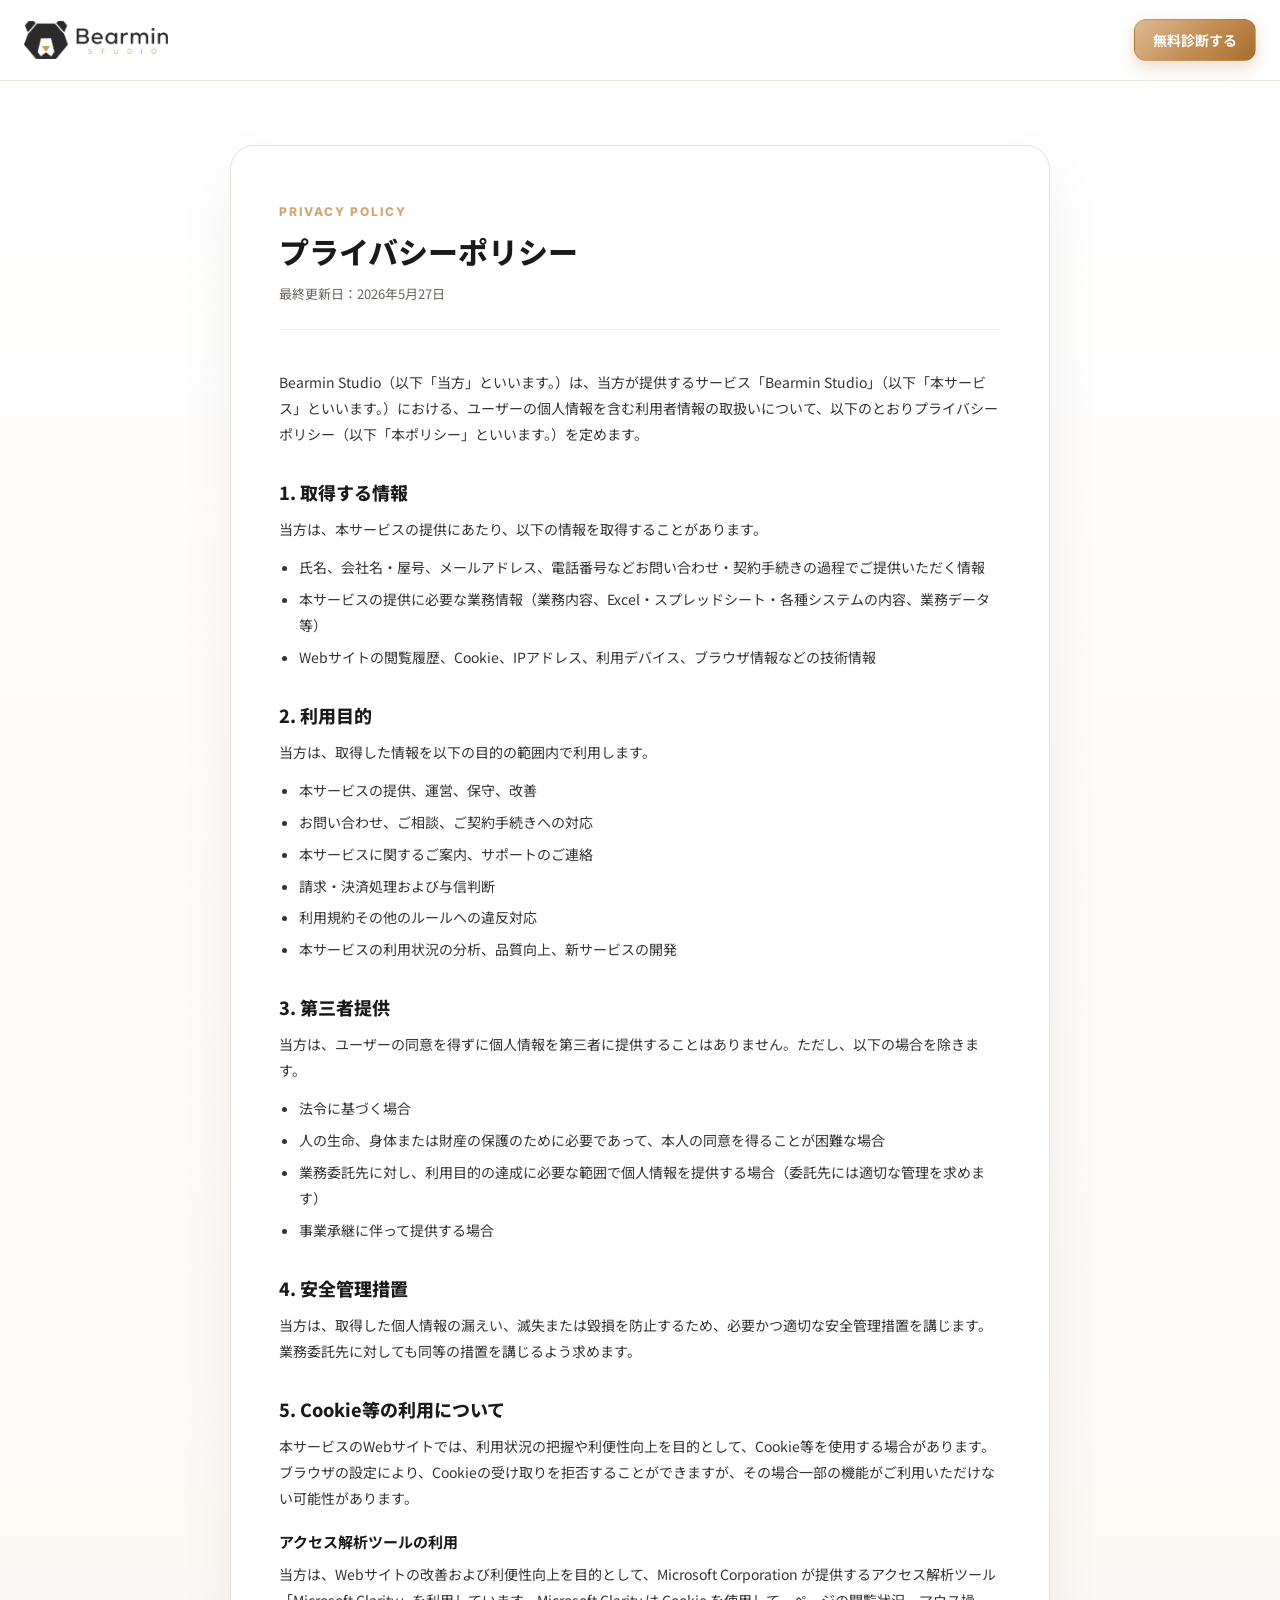
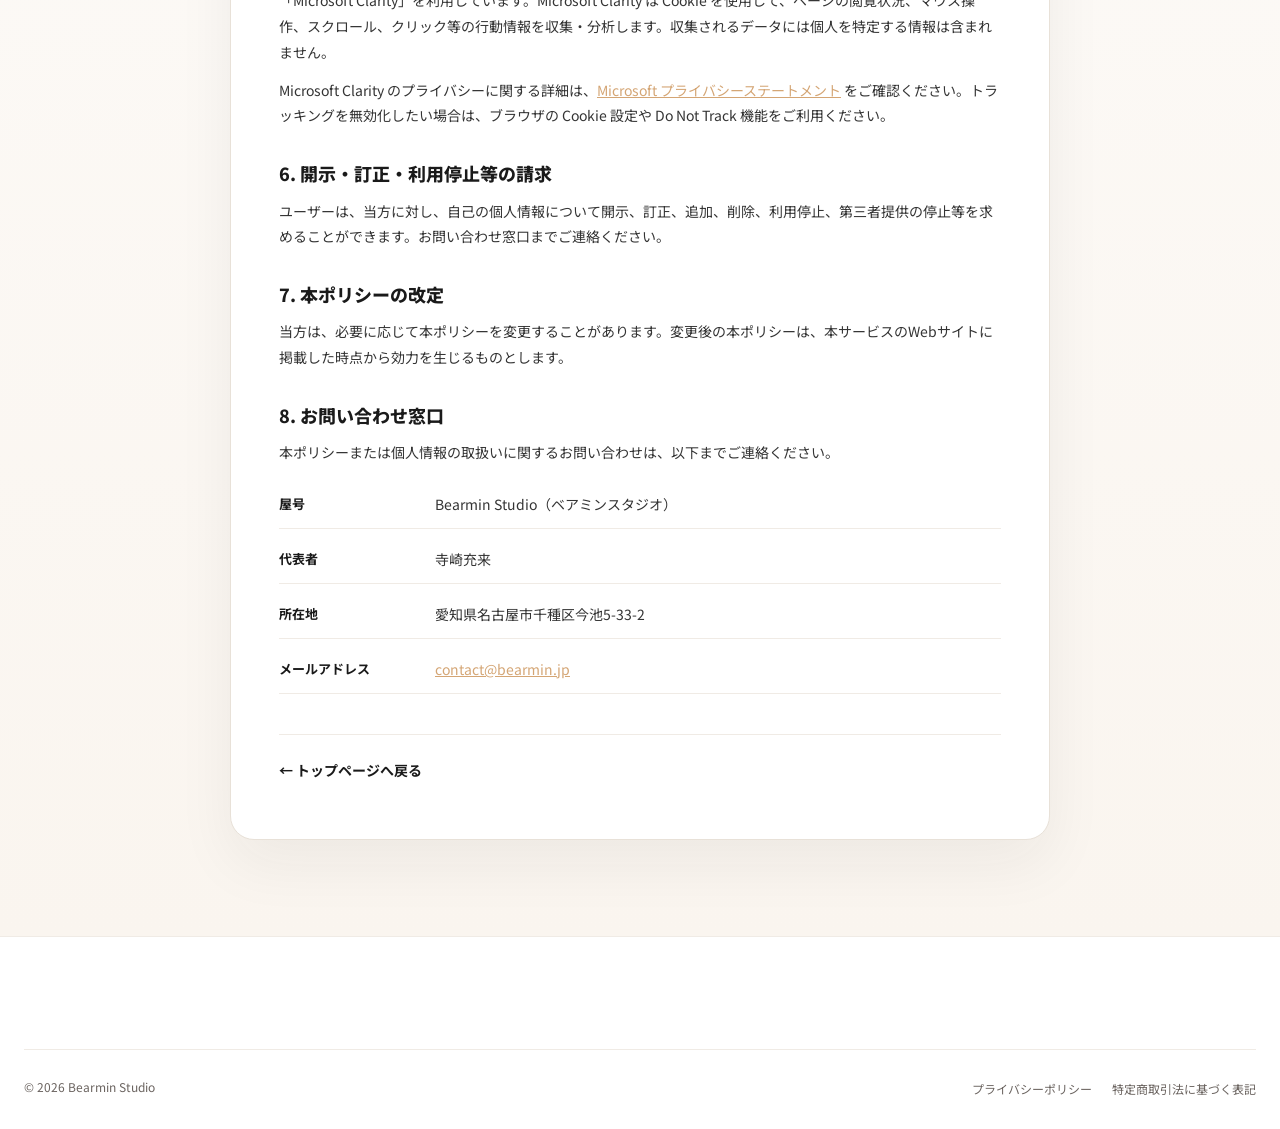
==== commit b0c0648a: "ページ表示速度を改善＋ヒーローに3秒コピーを追加 - 画像をWebP化（PNG計24MB → WebP計0.8MB / 96.7%削減） - ヒーロー画像をpreload＋fetchpriority=" ====
--- a/privacy.html
+++ b/privacy.html
@@ -32,12 +32,21 @@
           y=l.getElementsByTagName(r)[0];y.parentNode.insertBefore(t,y);
       })(window, document, "clarity", "script", "wxgjmoyq2a");
     </script>
+    <!-- Google tag (gtag.js) -->
+    <script async src="https://www.googletagmanager.com/gtag/js?id=AW-18193139845"></script>
+    <script>
+      window.dataLayer = window.dataLayer || [];
+      function gtag(){dataLayer.push(arguments);}
+      gtag('js', new Date());
+
+      gtag('config', 'AW-18193139845');
+    </script>
   </head>
   <body>
     <header class="site-header">
       <div class="container header-inner">
         <a class="brand" href="index.html" aria-label="Bearmin Studio トップへ">
-          <img class="brand-logo" src="assets/images/logo.png" alt="Bearmin Studio" width="1322" height="347">
+          <img class="brand-logo" src="assets/images/logo.webp" alt="Bearmin Studio" width="1322" height="347">
         </a>
         <div class="header-actions">
           <a class="button button-primary header-primary" href="index.html#final_cta">無料診断する</a>
--- a/styles.css
+++ b/styles.css
@@ -121,7 +121,7 @@
   position: absolute;
   inset: 0;
   content: "";
-  background-image: url("assets/images/background_elements.png");
+  background-image: url("assets/images/background_elements.webp");
   background-position: center top;
   background-size: cover;
   opacity: 0.35;
@@ -445,6 +445,24 @@
     drop-shadow(0 4px 10px rgba(26, 26, 26, 0.06));
 }
 
+.hero-catch {
+  margin: 16px 0 24px;
+  font-size: 22px;
+  font-weight: 700;
+  line-height: 1.5;
+  color: var(--color-text-heading);
+  letter-spacing: 0.01em;
+}
+
+.hero-catch strong {
+  display: inline-block;
+  padding: 0 4px;
+  color: var(--color-accent-gold-dark);
+  font-size: 1.15em;
+  font-weight: 800;
+  background: linear-gradient(transparent 60%, rgba(212, 165, 116, 0.32) 60%);
+}
+
 .hero-description {
   max-width: 600px;
   margin-bottom: 24px;
@@ -1000,6 +1018,16 @@
   margin-bottom: 18px;
   color: var(--color-text-muted);
   font-size: 14px;
+}
+
+.price-note {
+  margin-bottom: 6px;
+  padding-left: 8px;
+  border-left: 2px solid var(--color-accent-gold);
+  color: var(--color-text-muted);
+  font-size: 12px;
+  font-weight: 600;
+  line-height: 1.2;
 }
 
 .price {
@@ -2115,18 +2143,34 @@
   }
 
   .hero {
-    padding: 56px 0 48px;
-  }
-
-  .hero {
-    padding: 32px 0 48px;
+    position: relative;
+    padding: 40px 0 48px;
+  }
+
+  .hero::after {
+    content: "";
+    position: absolute;
+    inset: 0;
+    z-index: 1;
+    background: linear-gradient(
+      180deg,
+      rgba(255, 252, 246, 0.55) 0%,
+      rgba(255, 252, 246, 0.82) 45%,
+      rgba(255, 252, 246, 0.95) 100%
+    );
+    pointer-events: none;
   }
 
   .hero-grid {
-    display: flex;
-    flex-direction: column-reverse;
-    gap: 28px;
+    position: static;
+    display: block;
+    gap: 0;
     text-align: center;
+  }
+
+  .hero-copy {
+    position: relative;
+    z-index: 2;
   }
 
   .hero-copy h1 {
@@ -2142,6 +2186,12 @@
   .hero-description {
     margin-left: auto;
     margin-right: auto;
+  }
+
+  .hero-catch {
+    margin-left: auto;
+    margin-right: auto;
+    font-size: 18px;
   }
 
   .hero-actions,
@@ -2176,18 +2226,28 @@
   }
 
   .hero-visual {
-    position: relative;
+    position: absolute;
+    inset: 0;
+    z-index: 0;
     width: 100%;
+    height: 100%;
+    margin: 0;
+    aspect-ratio: auto;
     min-height: 0;
-    aspect-ratio: 4 / 3;
   }
 
   .hero-image {
     width: 100%;
     height: 100%;
     margin: 0;
-    border-radius: 18px;
+    border-radius: 0;
     object-fit: cover;
+    object-position: center top;
+    filter: none;
+  }
+
+  .metric-card {
+    display: none;
   }
 
   .metric-card {
@@ -2243,7 +2303,8 @@
   .problem-card {
     display: grid;
     grid-template-columns: 92px 1fr;
-    gap: 14px;
+    column-gap: 14px;
+    row-gap: 10px;
     align-items: center;
     text-align: left;
   }
@@ -2255,6 +2316,10 @@
 
   .problem-card h3 {
     min-height: 0;
+  }
+
+  .problem-card p {
+    grid-column: 1 / -1;
   }
 
   .service-card {
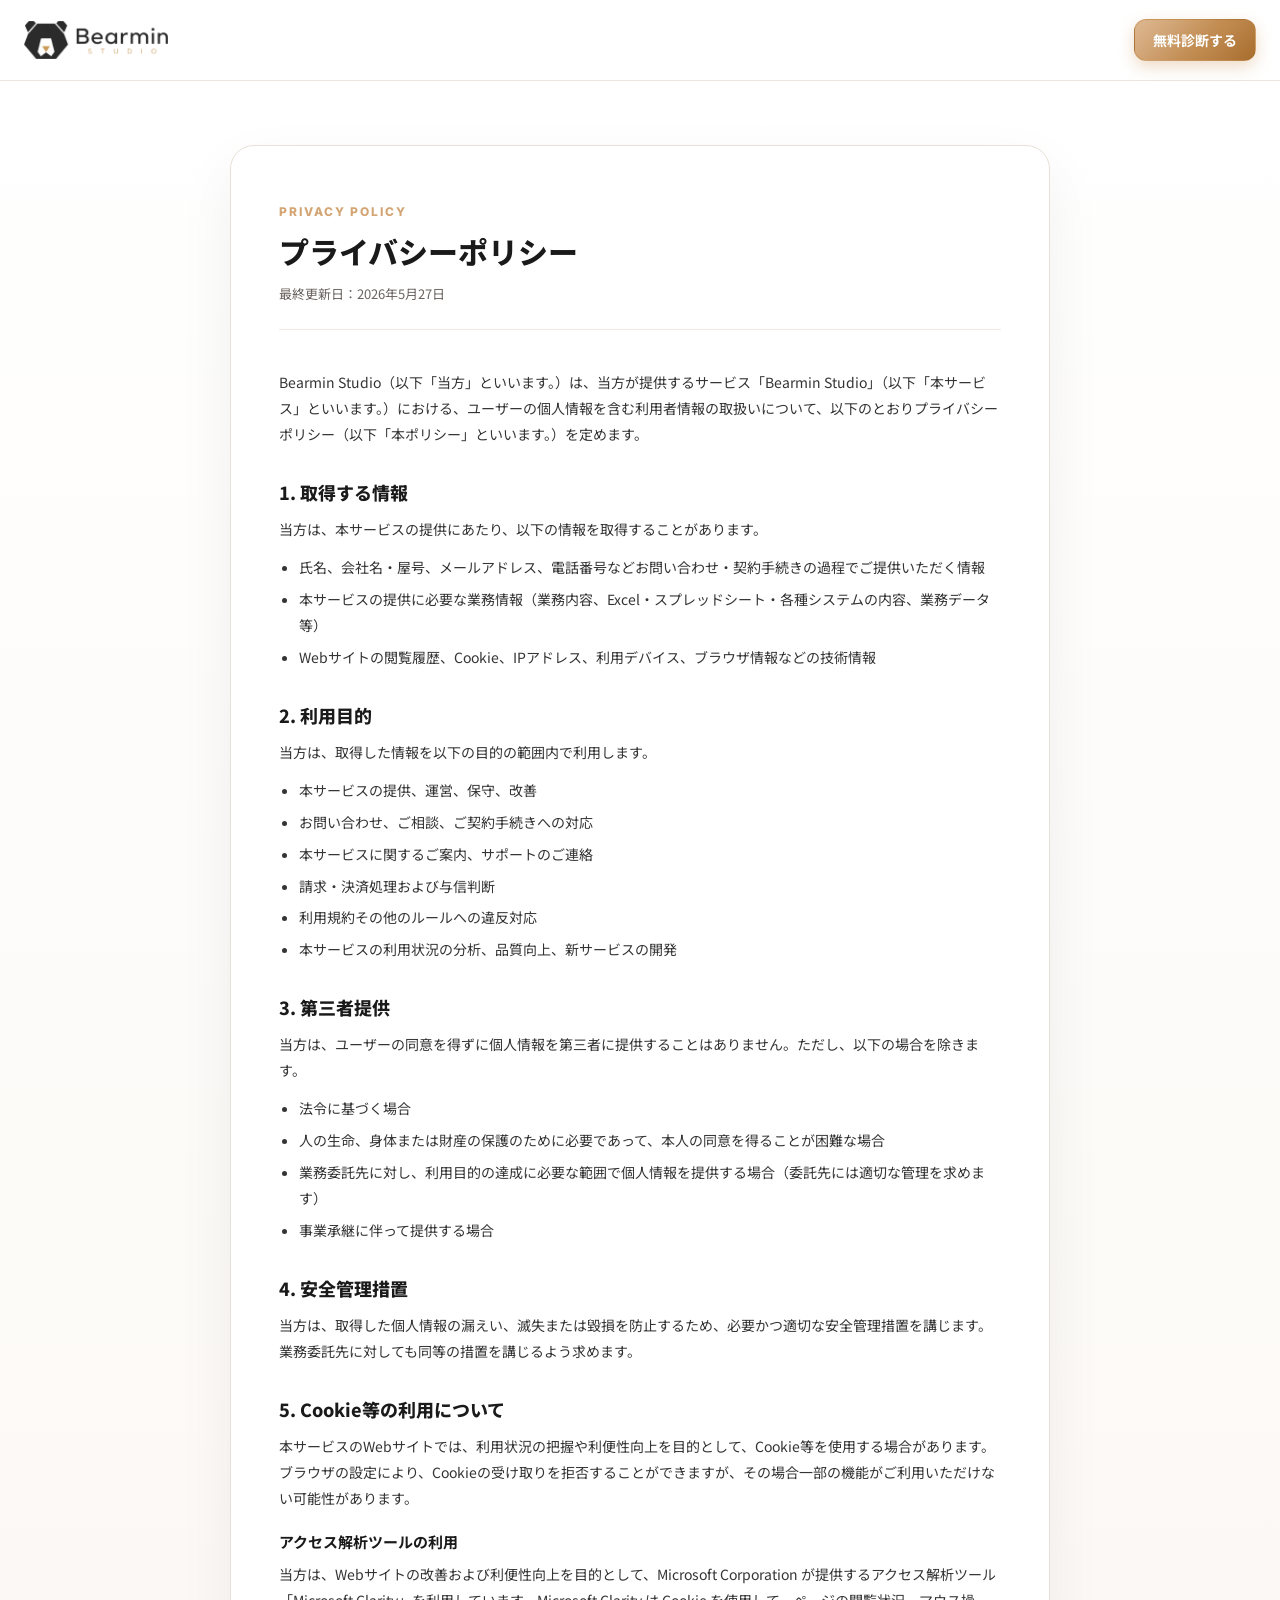
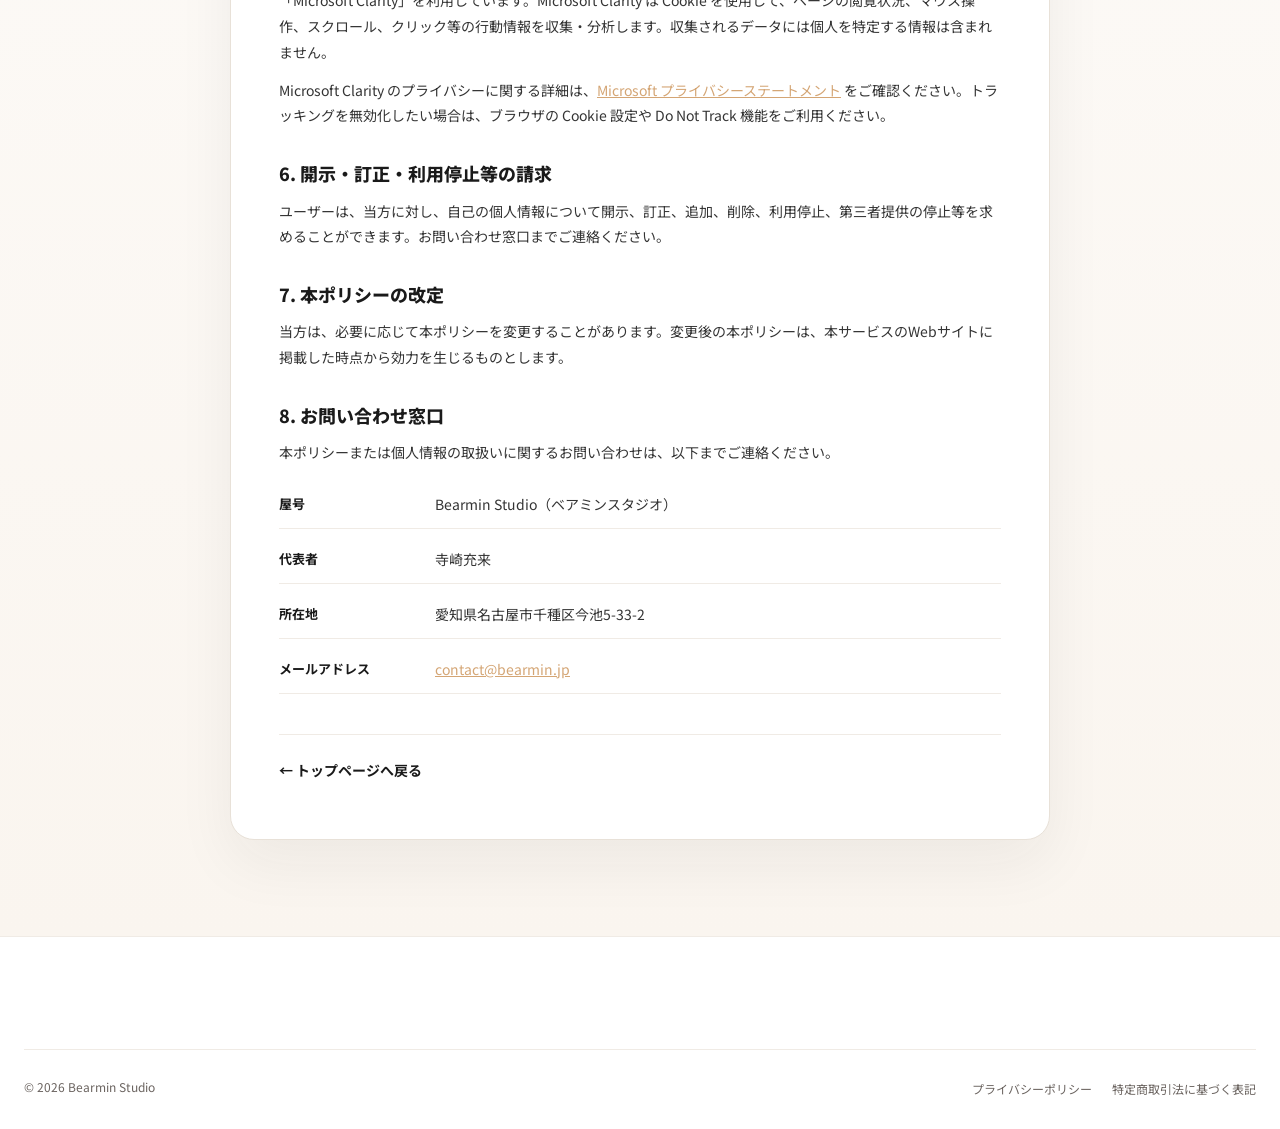
==== commit ef39801a: "モバイル表示速度をさらに改善 - WebP画像を実表示サイズへ縮小（合計約460KB→約173KB / 約62%削減）   - hero/service: 1254-1536px → 800-1120" ====
--- a/privacy.html
+++ b/privacy.html
@@ -20,7 +20,7 @@
     <link rel="preconnect" href="https://fonts.googleapis.com">
     <link rel="preconnect" href="https://fonts.gstatic.com" crossorigin>
     <link
-      href="https://fonts.googleapis.com/css2?family=Inter:wght@500;600;700;800&family=Noto+Sans+JP:wght@400;500;600;700;800&display=swap"
+      href="https://fonts.googleapis.com/css2?family=Inter:wght@600;700;800&family=Noto+Sans+JP:wght@400;700;800&display=swap"
       rel="stylesheet"
     >
     <link rel="icon" href="assets/images/logo-mark.png" type="image/png">
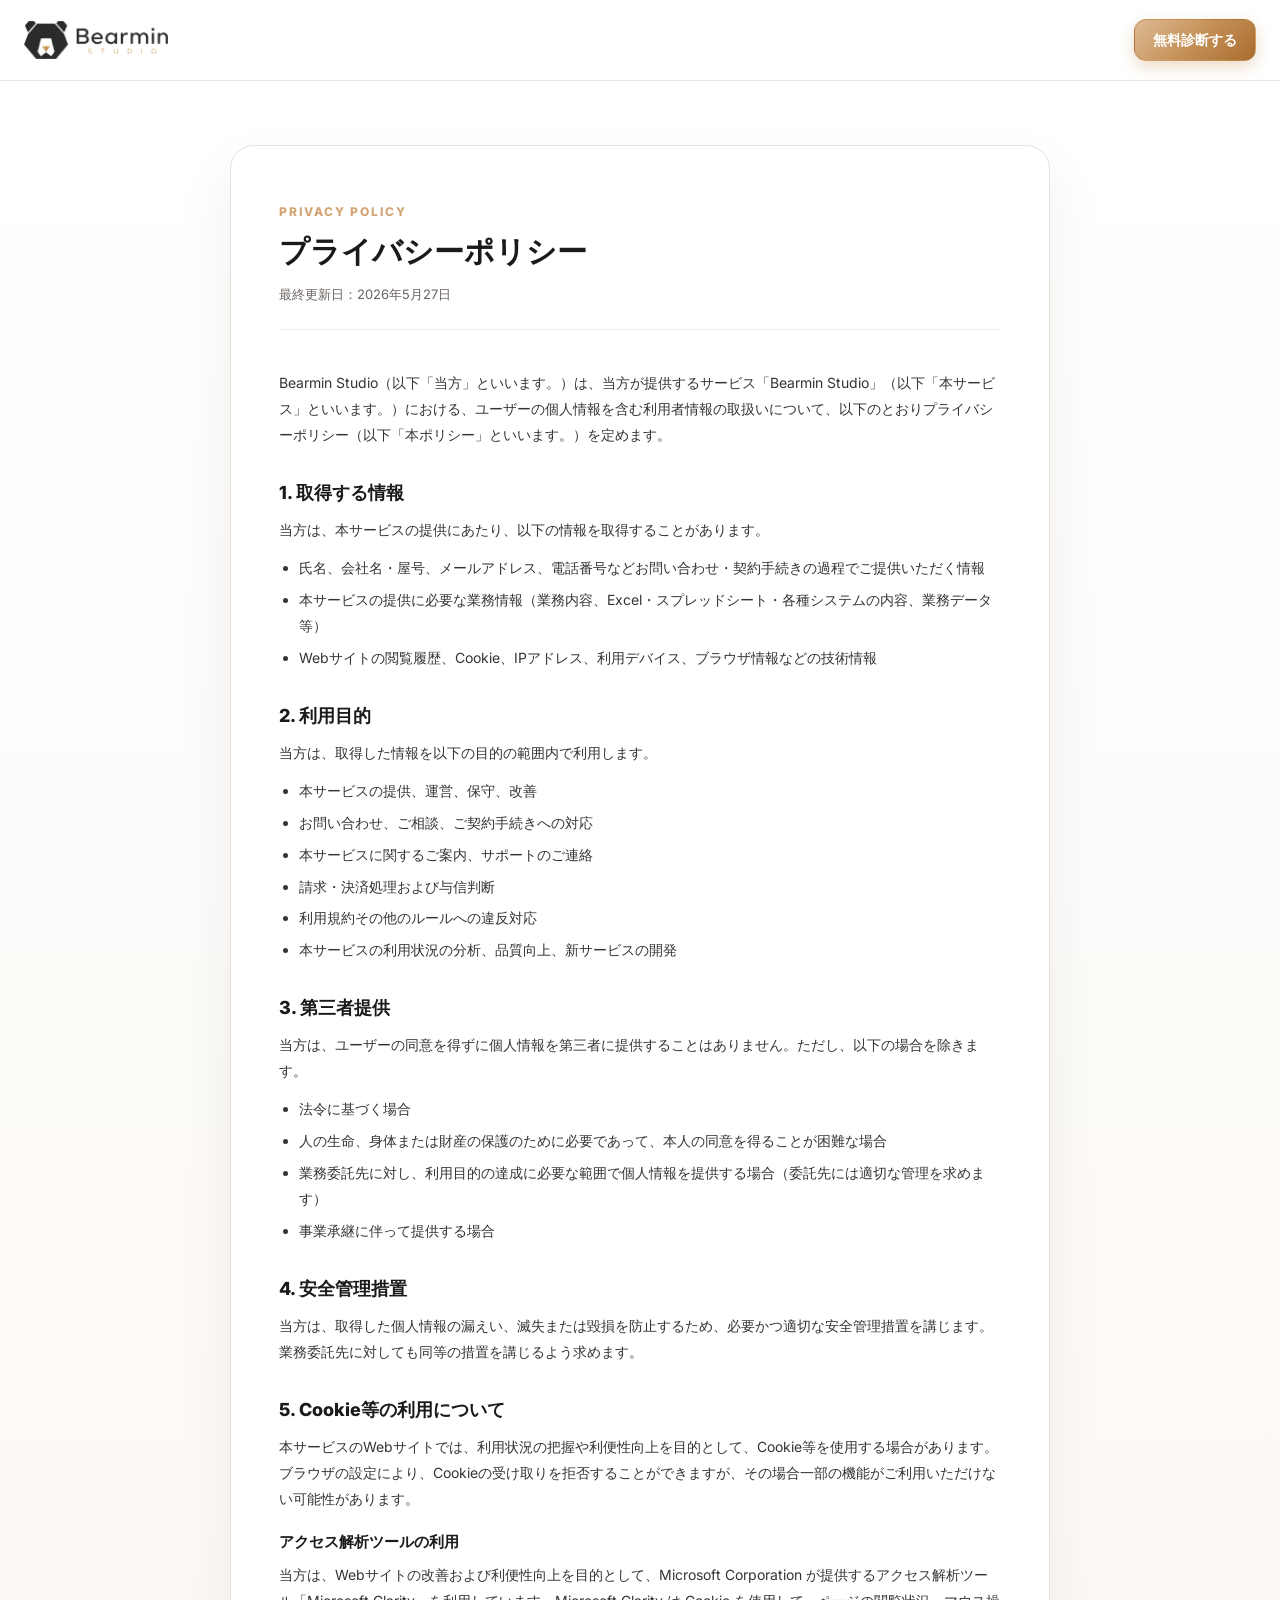
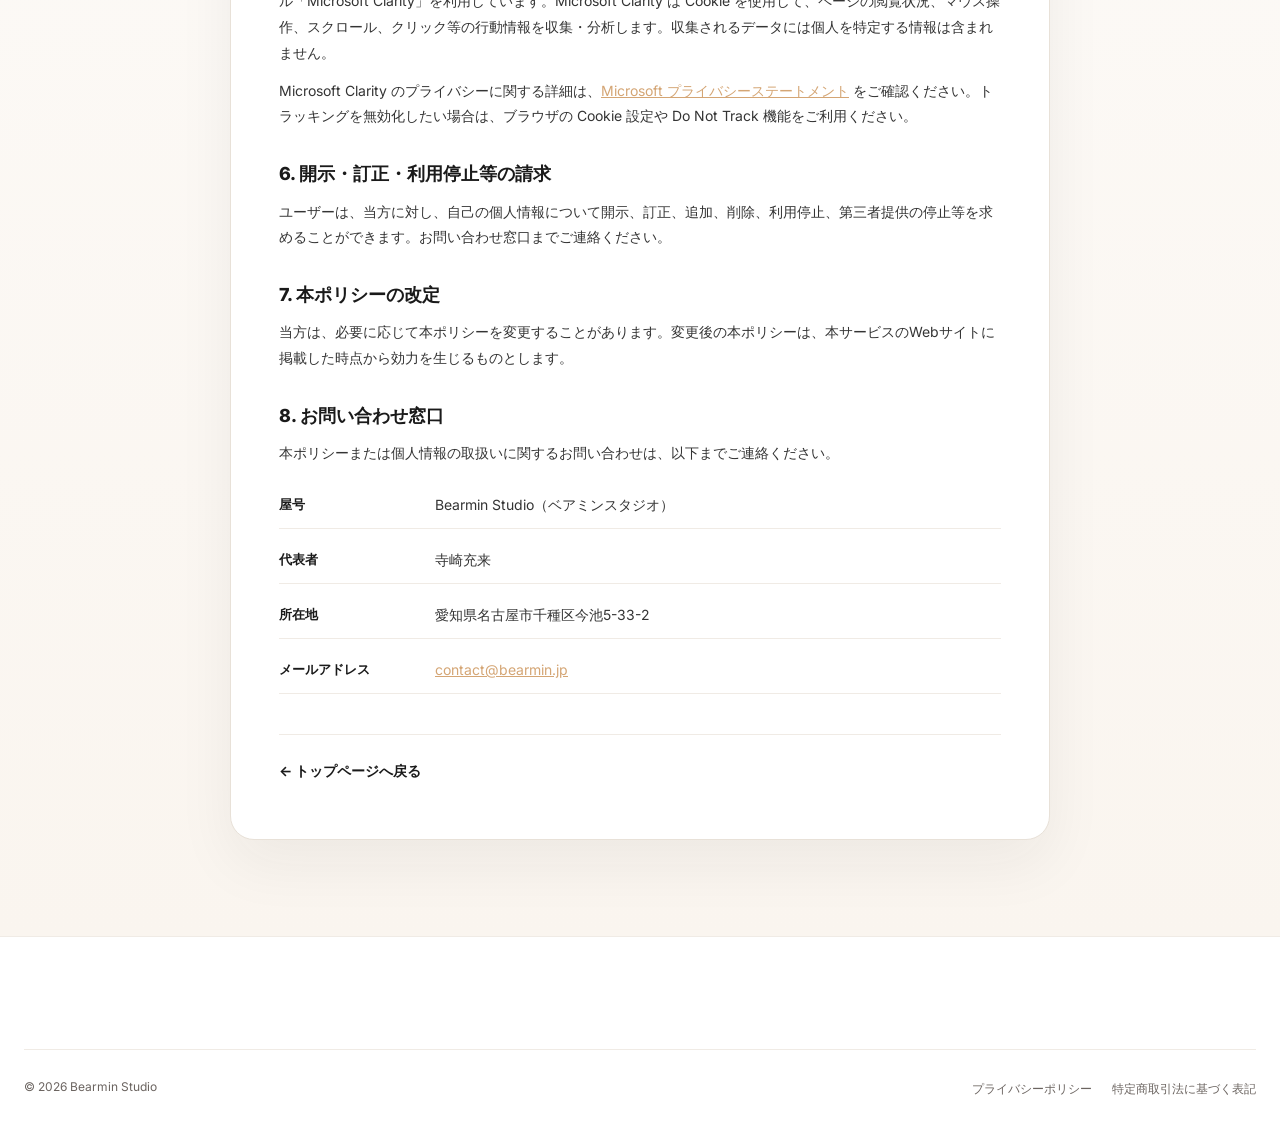
==== commit 41b1d80e: "Noto Sans JP のWebフォントを廃止しシステム日本語フォントへ移行 モバイル回線で Noto Sans JP の woff2 サブセットが14ファイル・ 合計約600KB ダウンロードされ" ====
--- a/privacy.html
+++ b/privacy.html
@@ -20,7 +20,7 @@
     <link rel="preconnect" href="https://fonts.googleapis.com">
     <link rel="preconnect" href="https://fonts.gstatic.com" crossorigin>
     <link
-      href="https://fonts.googleapis.com/css2?family=Inter:wght@600;700;800&family=Noto+Sans+JP:wght@400;700;800&display=swap"
+      href="https://fonts.googleapis.com/css2?family=Inter:wght@600;700;800&display=swap"
       rel="stylesheet"
     >
     <link rel="icon" href="assets/images/logo-mark.png" type="image/png">
--- a/styles.css
+++ b/styles.css
@@ -21,8 +21,8 @@
   --shadow-card: 0 8px 24px rgba(0, 0, 0, 0.06);
   --shadow-floating: 0 20px 60px rgba(0, 0, 0, 0.12);
   --shadow-button: 0 8px 20px rgba(0, 0, 0, 0.2);
-  --font-primary: "Noto Sans JP", "Inter", system-ui, -apple-system, BlinkMacSystemFont, sans-serif;
-  --font-numeric: "Inter", "Noto Sans JP", system-ui, sans-serif;
+  --font-primary: "Inter", -apple-system, BlinkMacSystemFont, "Hiragino Kaku Gothic ProN", "Hiragino Sans", "Yu Gothic", "YuGothic", "Meiryo", system-ui, sans-serif;
+  --font-numeric: "Inter", -apple-system, BlinkMacSystemFont, system-ui, sans-serif;
 }
 
 * {
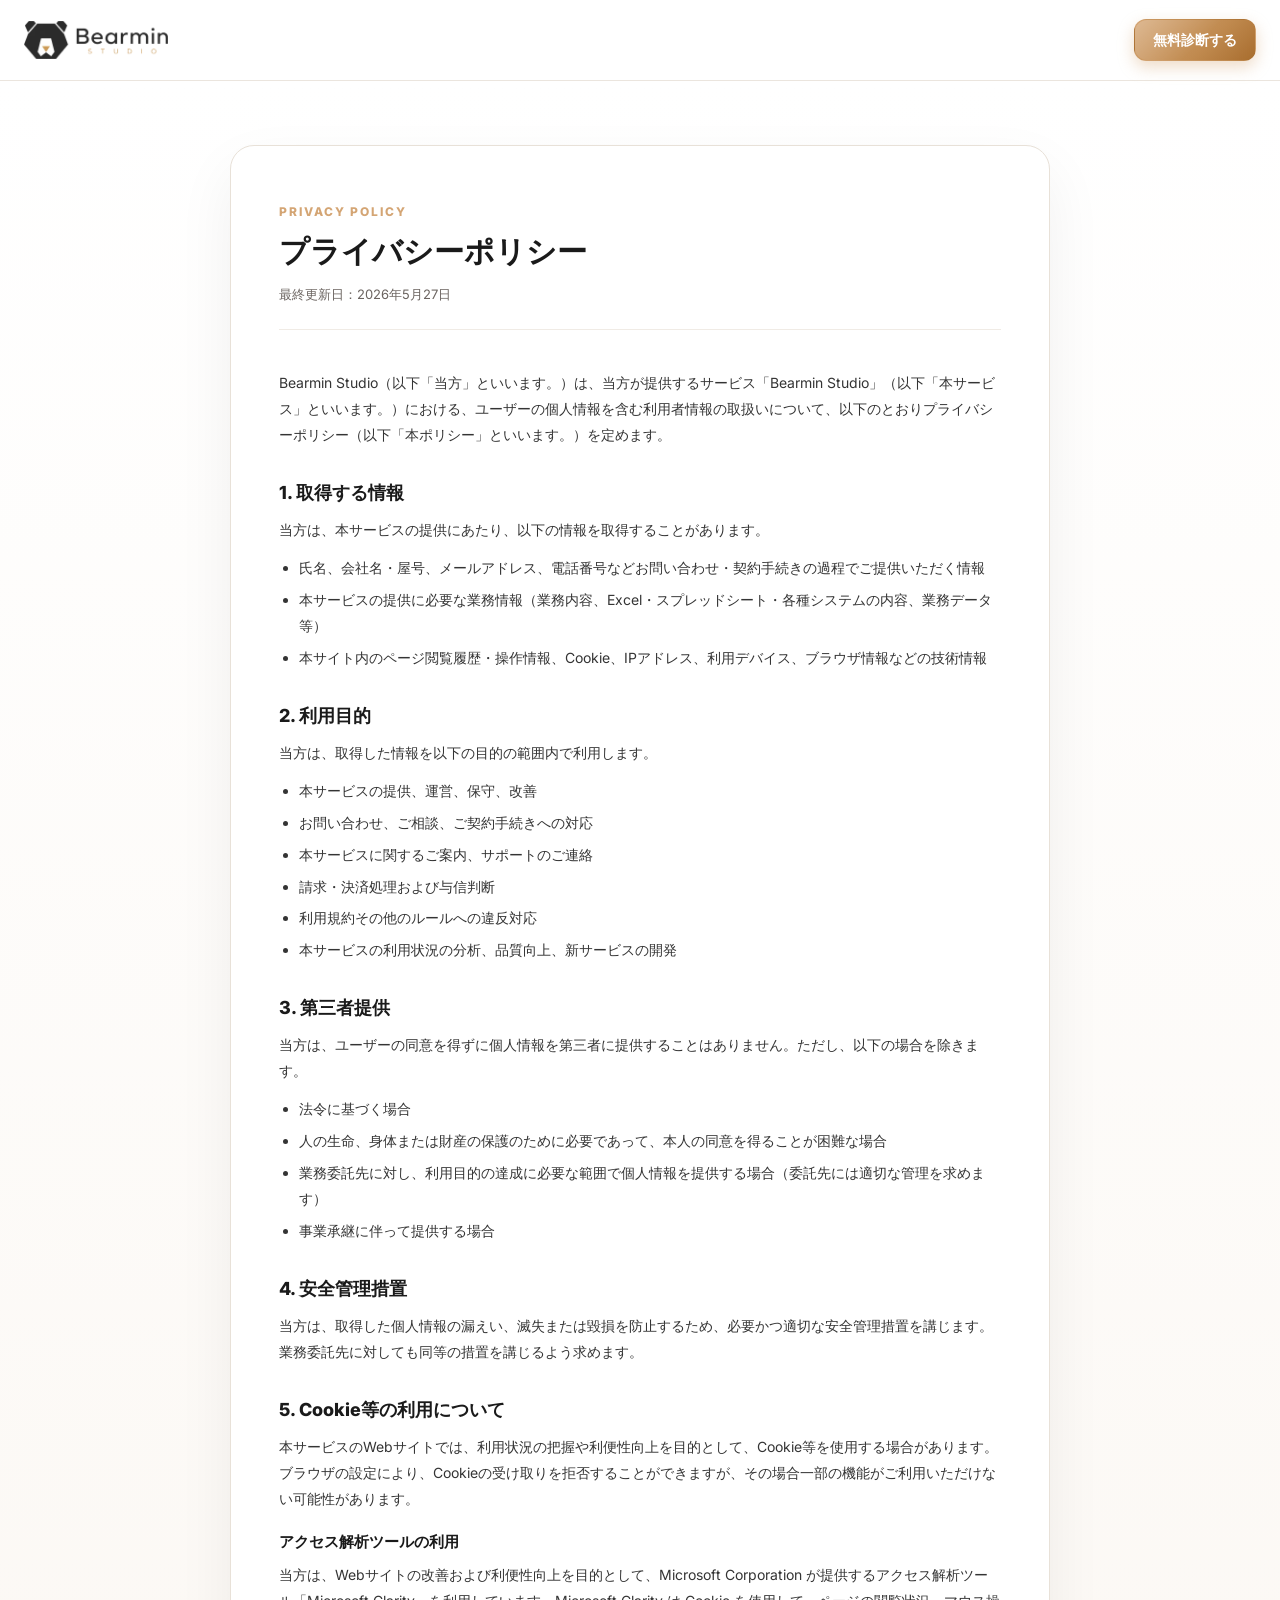
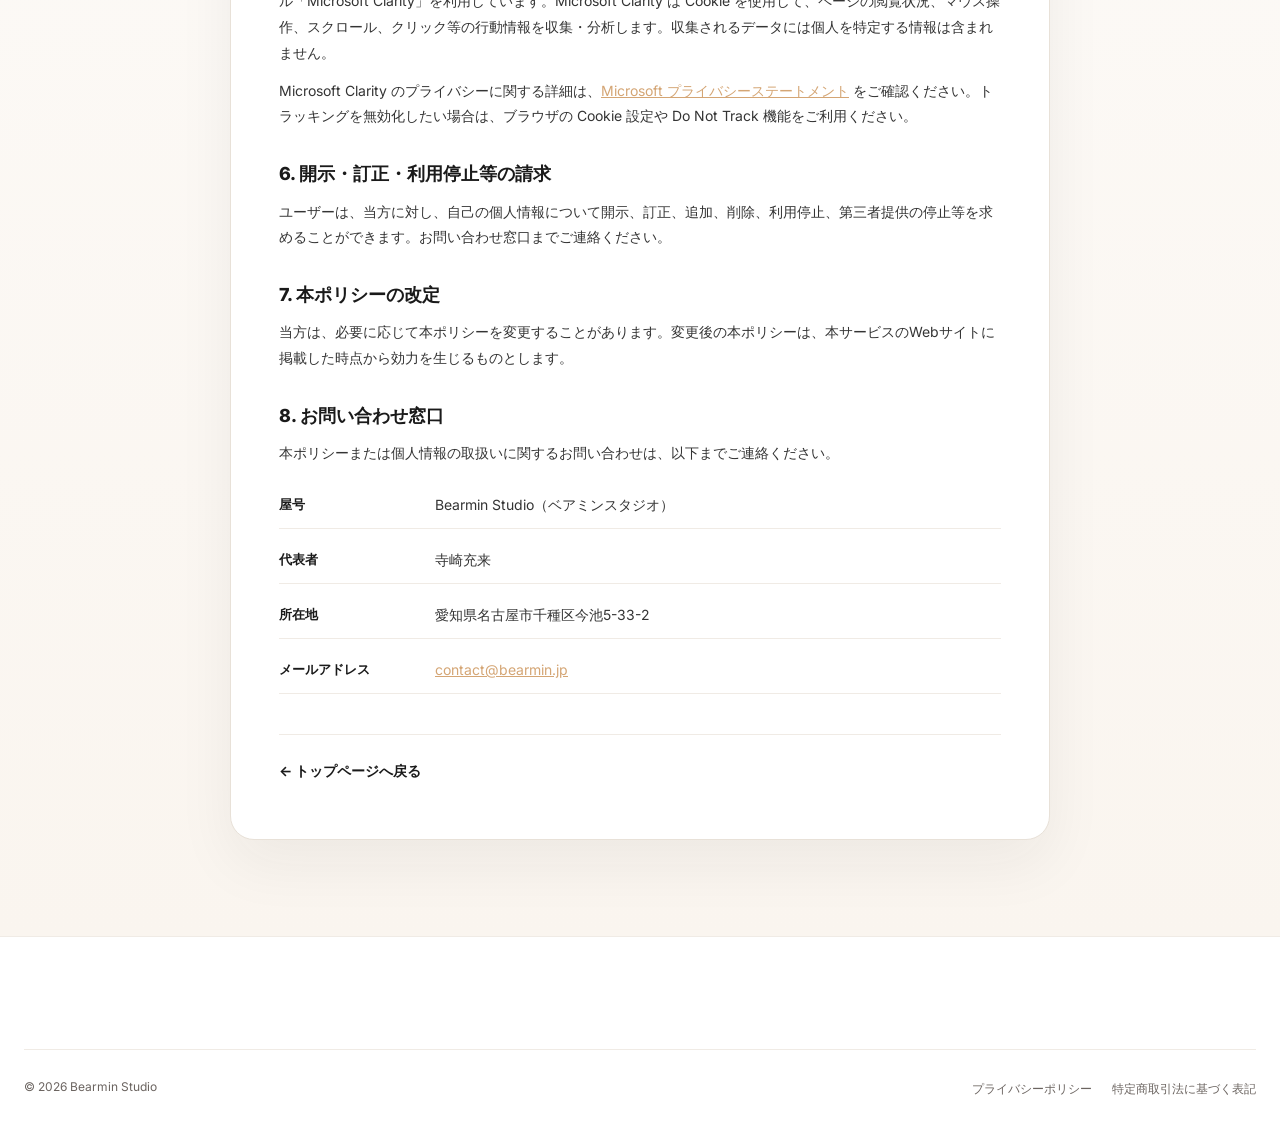
==== commit 6866e6f8: "プライバシーポリシー：閲覧履歴の対象範囲を「本サイト内」と明示 Co-Authored-By: Claude Opus 4.7 (1M context) <noreply@anthropic.com>" ====
--- a/privacy.html
+++ b/privacy.html
@@ -72,7 +72,7 @@
           <ul>
             <li>氏名、会社名・屋号、メールアドレス、電話番号などお問い合わせ・契約手続きの過程でご提供いただく情報</li>
             <li>本サービスの提供に必要な業務情報（業務内容、Excel・スプレッドシート・各種システムの内容、業務データ等）</li>
-            <li>Webサイトの閲覧履歴、Cookie、IPアドレス、利用デバイス、ブラウザ情報などの技術情報</li>
+            <li>本サイト内のページ閲覧履歴・操作情報、Cookie、IPアドレス、利用デバイス、ブラウザ情報などの技術情報</li>
           </ul>
         </section>
 
--- a/styles.css
+++ b/styles.css
@@ -1137,31 +1137,61 @@
 }
 
 .testimonial-card {
-  padding: 24px;
+  display: flex;
+  flex-direction: column;
+  padding: 32px 28px;
 }
 
 .testimonial-card img {
-  width: 72px;
-  height: 72px;
+  width: 112px;
+  height: 112px;
   margin-bottom: 18px;
-  border: 3px solid var(--color-primary-light);
+  border: 4px solid var(--color-primary-light);
   border-radius: 50%;
   object-fit: cover;
+  box-shadow: 0 8px 20px rgba(168, 109, 46, 0.12);
+}
+
+.testimonial-rating {
+  margin-bottom: 10px;
+  color: var(--color-accent-gold);
+  font-size: 16px;
+  letter-spacing: 2px;
+  line-height: 1;
+}
+
+.testimonial-title {
+  margin: 0 0 14px;
+  font-size: 17px;
+  font-weight: 800;
+  line-height: 1.45;
+  color: var(--color-text-heading);
 }
 
 .testimonial-card blockquote {
-  margin: 0 0 16px;
-  color: var(--color-text-heading);
-  font-size: 15px;
-  font-weight: 600;
-  line-height: 1.7;
+  position: relative;
+  margin: 0 0 20px;
+  color: var(--color-text-body);
+  font-size: 14.5px;
+  font-weight: 500;
+  line-height: 1.8;
 }
 
 .testimonial-card p {
+  margin-top: auto;
   margin-bottom: 0;
+  padding-top: 16px;
+  border-top: 1px solid var(--color-border-soft);
   color: var(--color-text-muted);
   font-size: 13px;
-  font-weight: 700;
+  font-weight: 600;
+}
+
+.testimonial-card p strong {
+  margin-right: 4px;
+  color: var(--color-text-heading);
+  font-size: 14px;
+  font-weight: 800;
 }
 
 .faq-layout {
